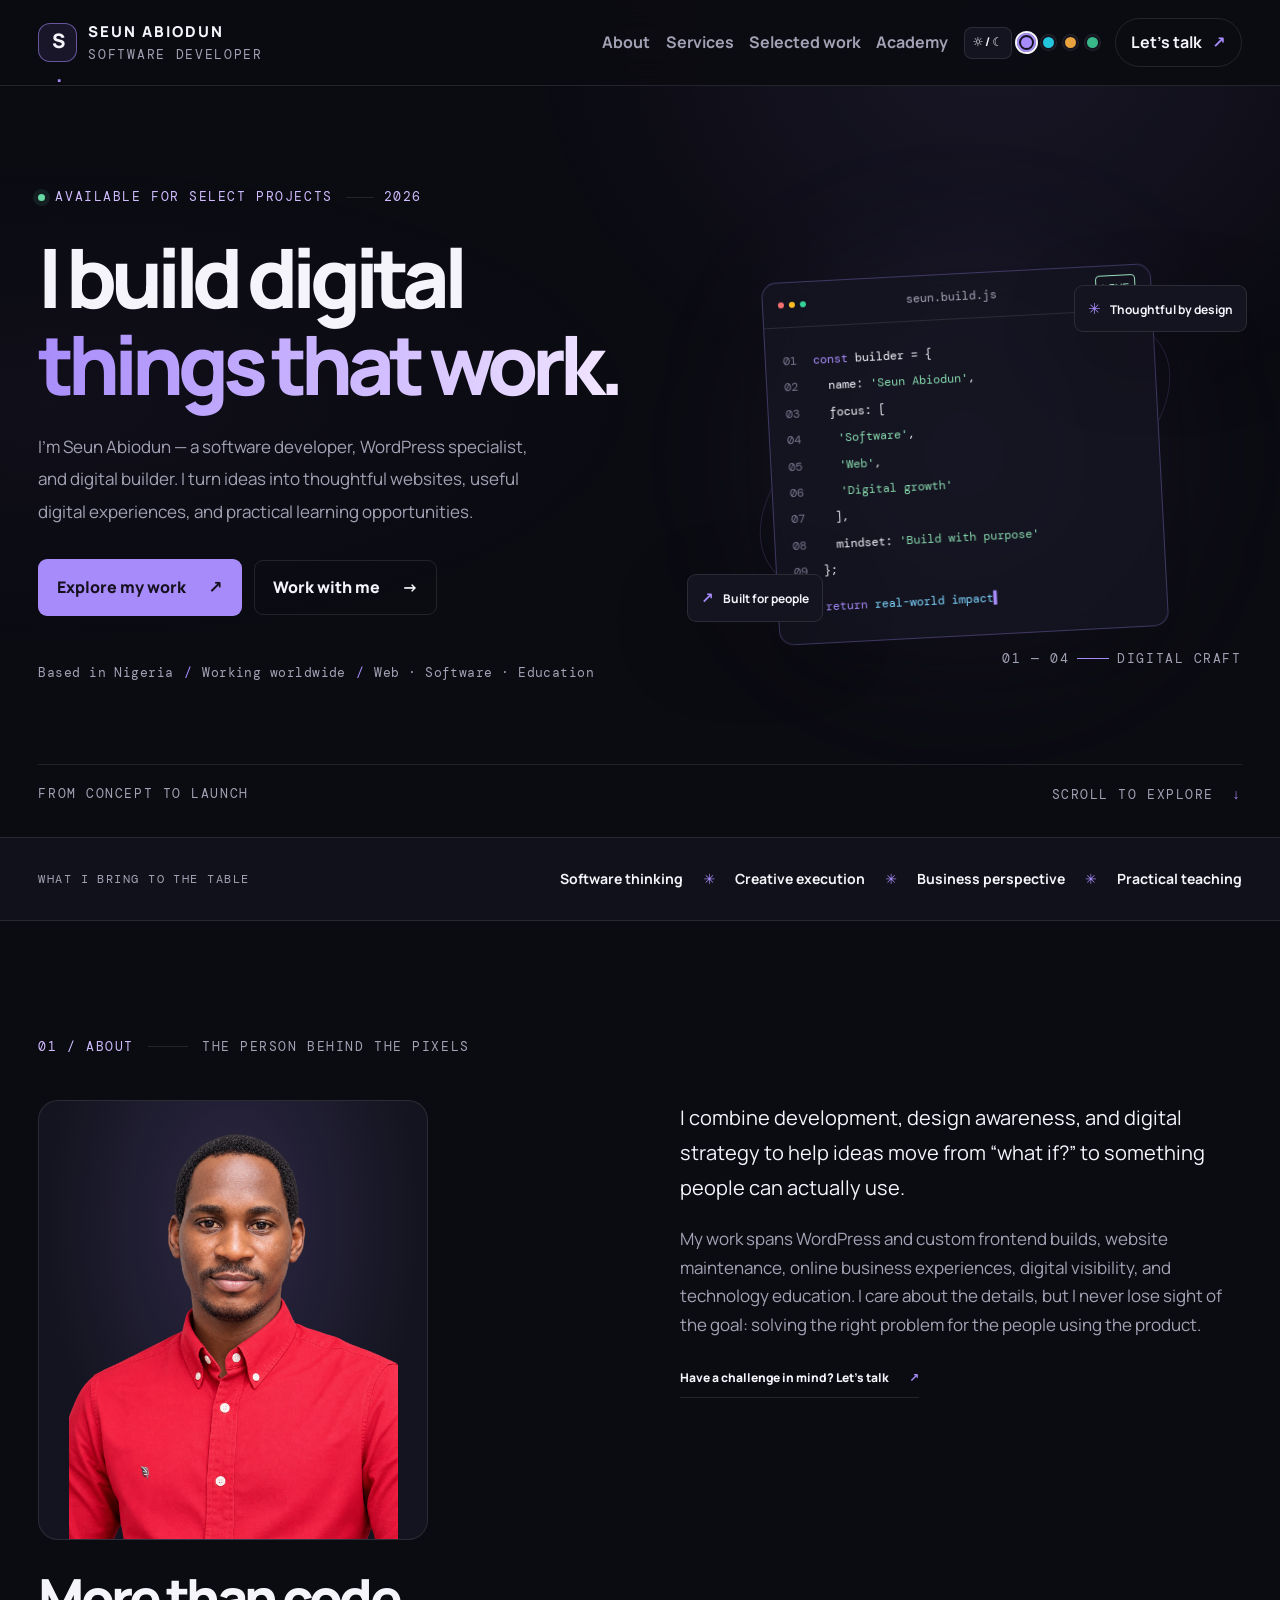
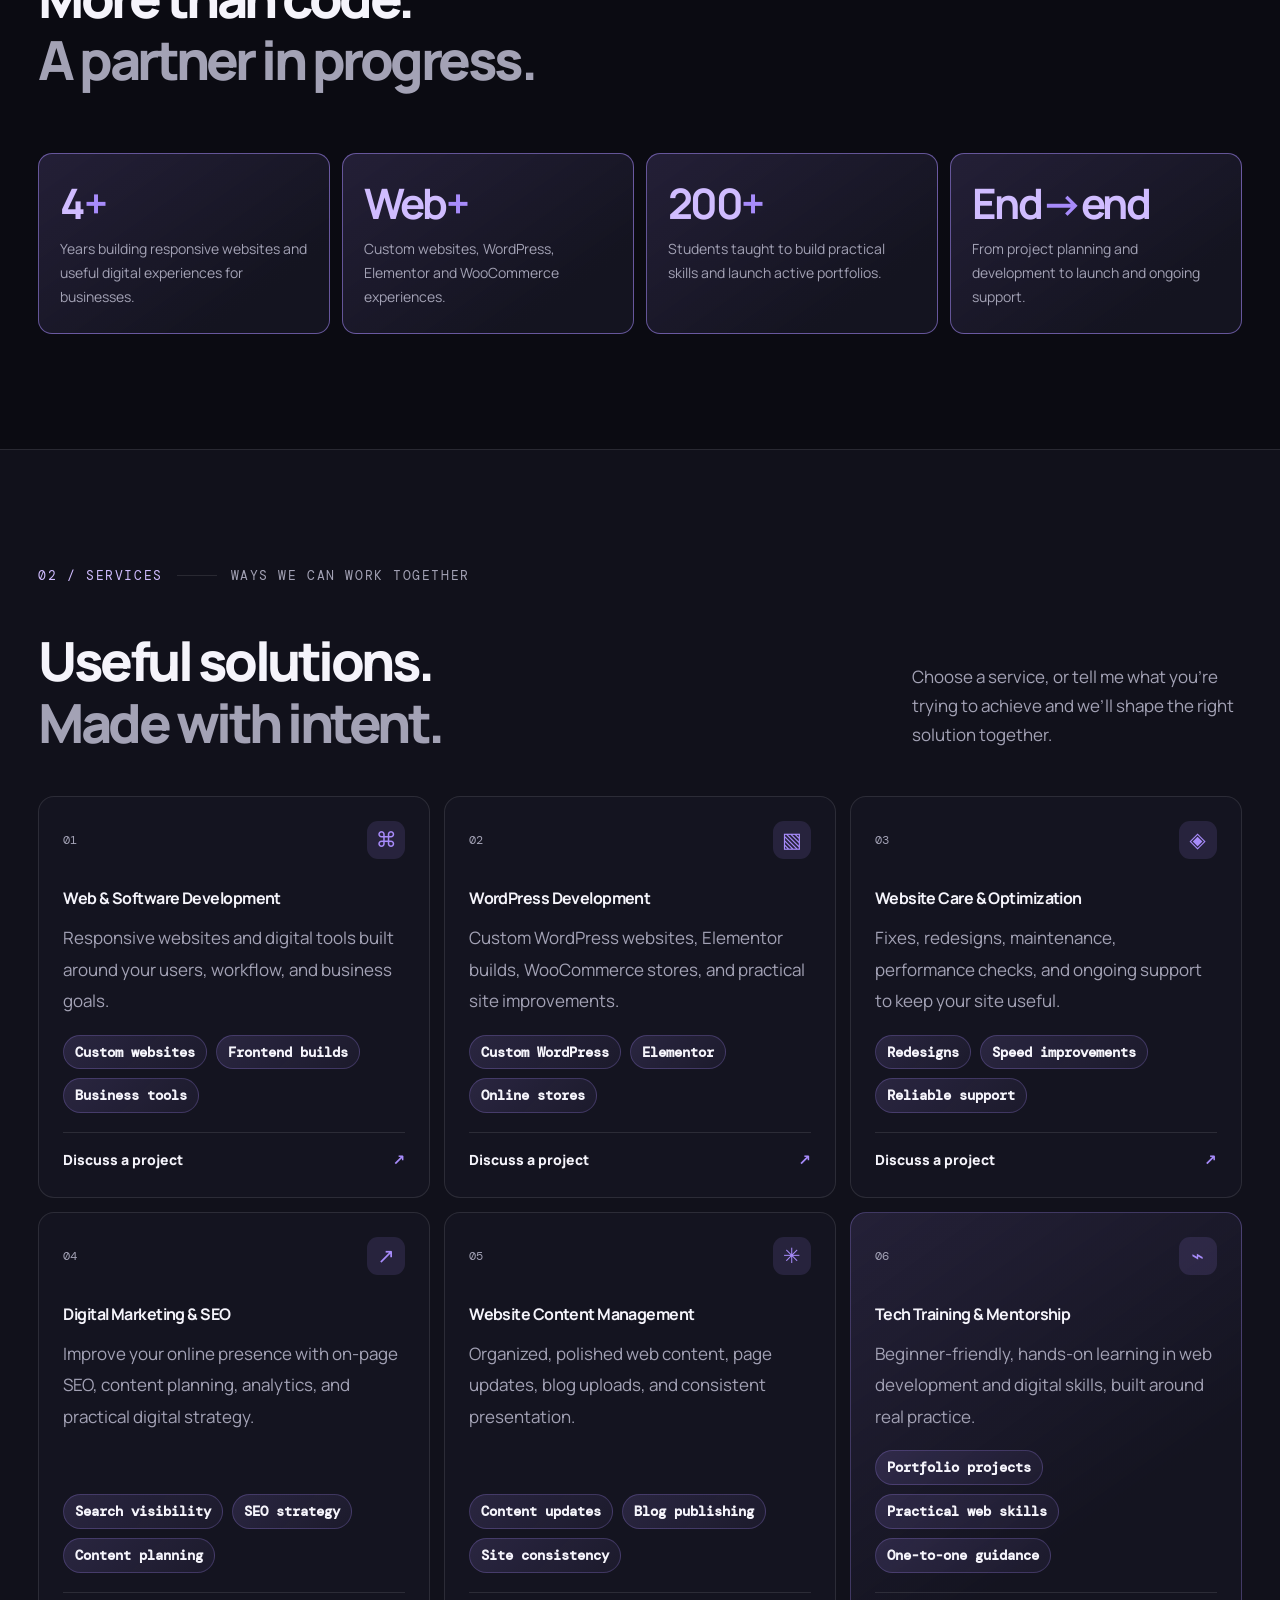
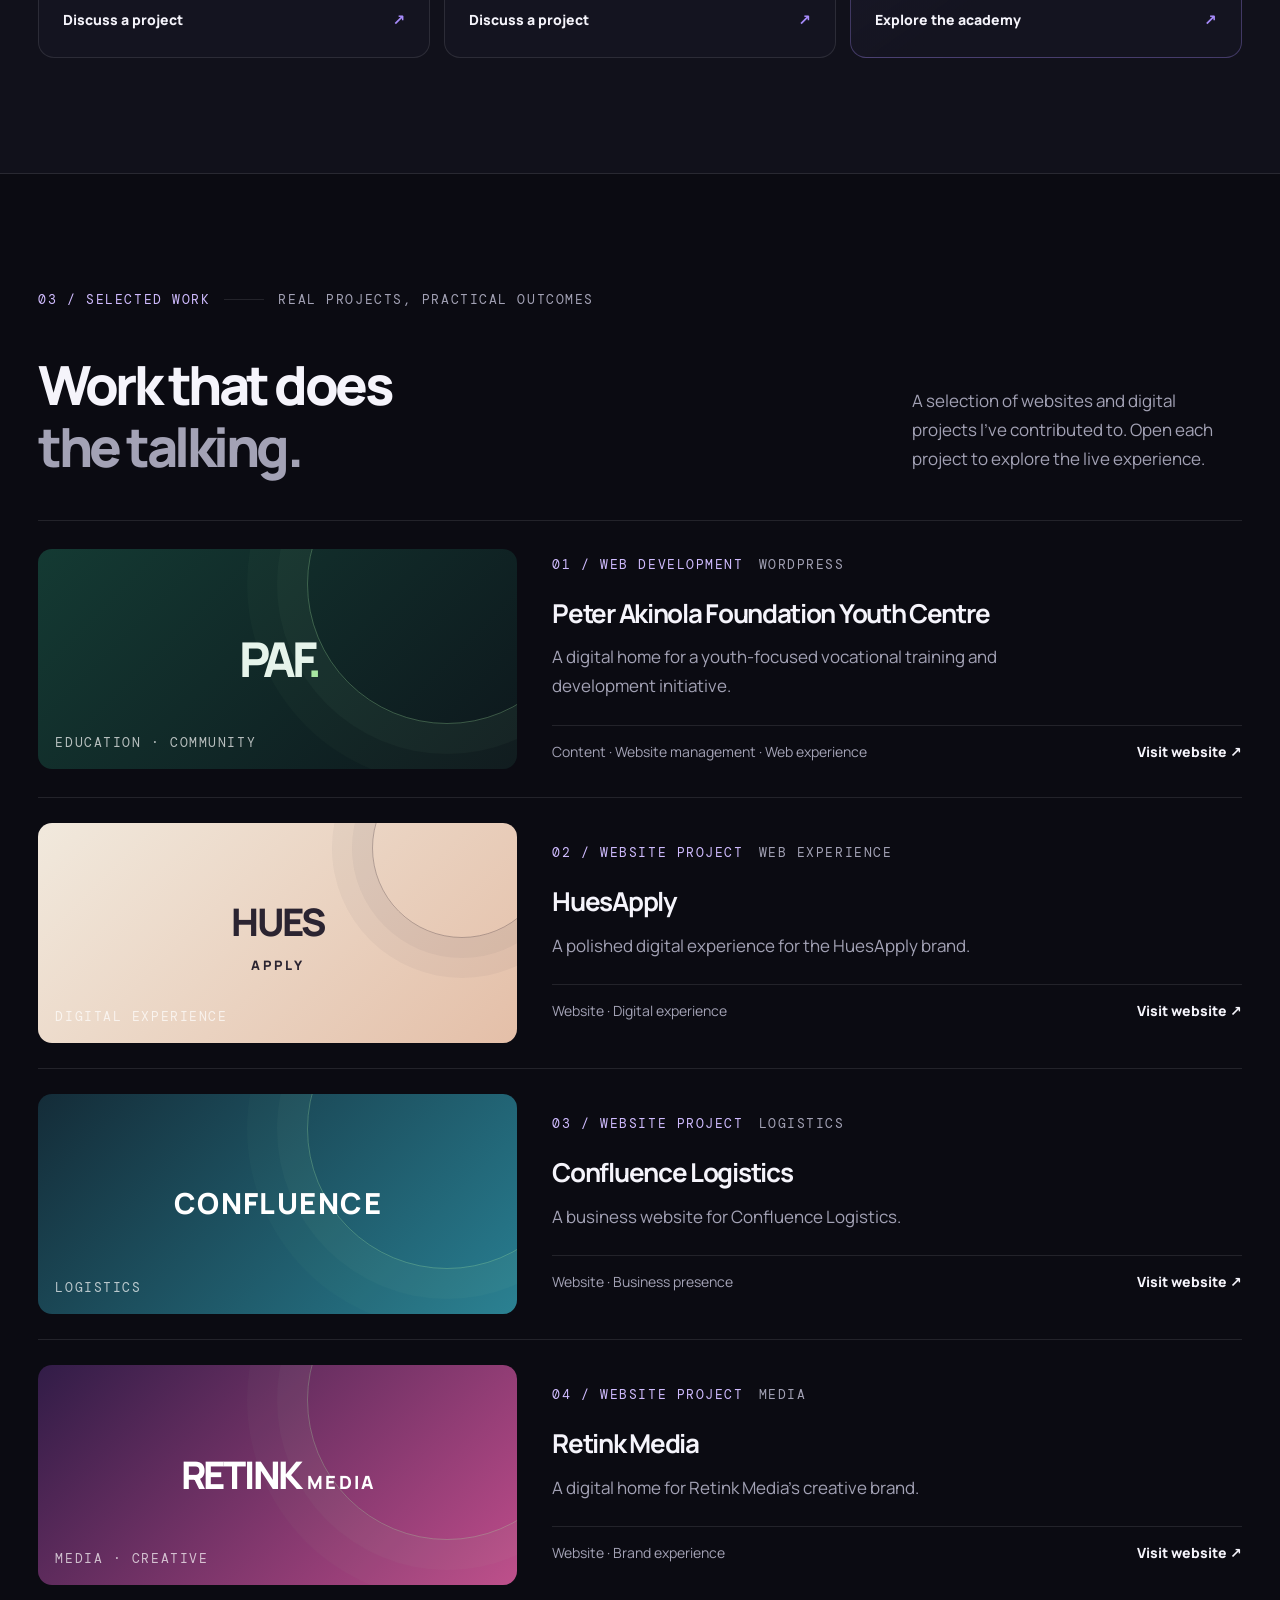
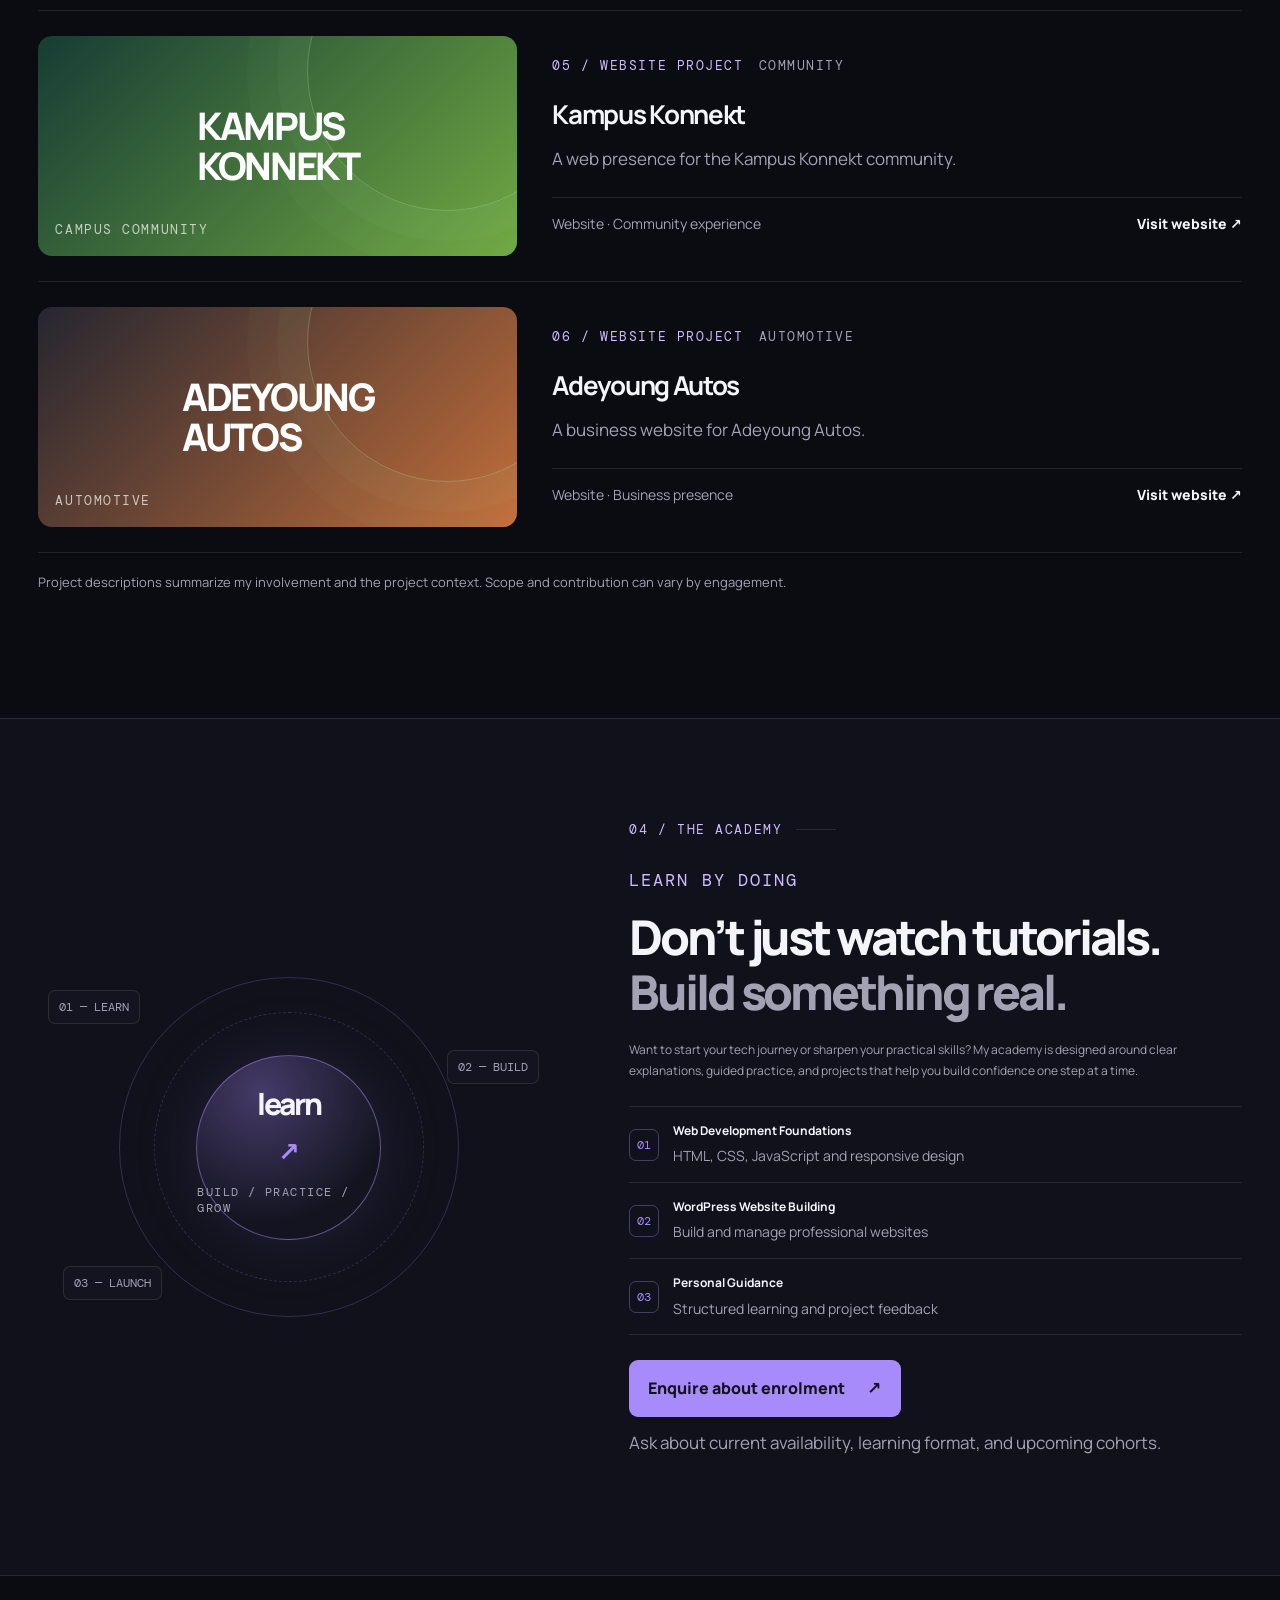
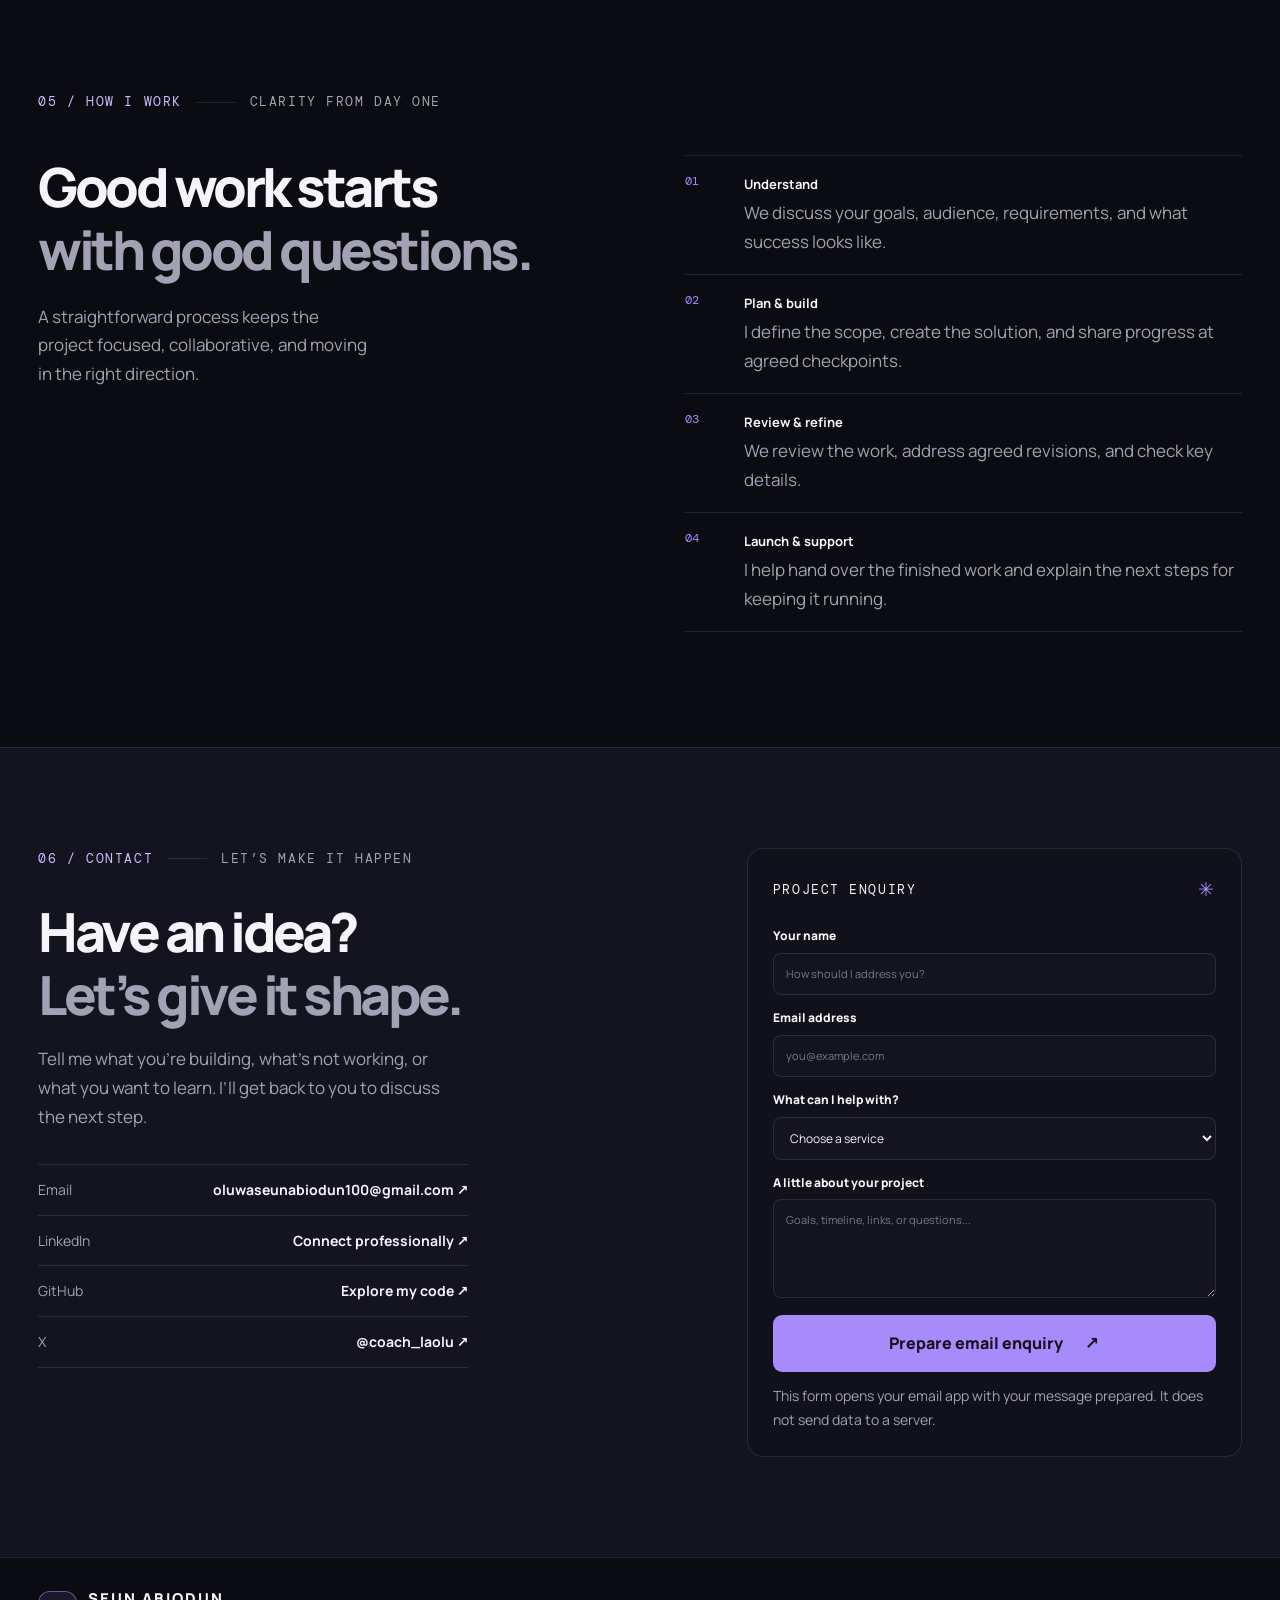
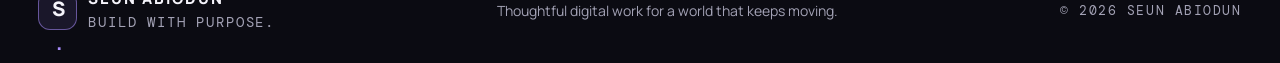
==== index.html @ 02d46684 "Add files via upload" ====
<!DOCTYPE html>
<html lang="en" data-theme="dark" data-accent="violet">
<head>
  <meta charset="utf-8">
  <meta name="viewport" content="width=device-width, initial-scale=1">
  <meta name="theme-color" content="#0b0b12">
  <meta name="description" content="Seun Abiodun is a software developer, WordPress specialist, digital marketer, and tech educator building useful digital experiences for businesses and learners.">
  <meta property="og:title" content="Seun Abiodun — Software Developer & Digital Builder">
  <meta property="og:description" content="Websites, digital experiences, and practical tech education built with care.">
  <meta property="og:type" content="website">
  <meta property="og:url" content="https://seunabbey.github.io/">
  <title>Seun Abiodun — Software Developer & Digital Builder</title>
  <link rel="preconnect" href="https://fonts.googleapis.com">
  <link rel="preconnect" href="https://fonts.gstatic.com" crossorigin>
  <link href="https://fonts.googleapis.com/css2?family=DM+Mono:wght@400;500&family=Manrope:wght@400;500;600;700;800&display=swap" rel="stylesheet">
  <link rel="stylesheet" href="styles.css">
  <script>document.documentElement.classList.add('js');</script>
</head>
<body>
  <a class="skip-link" href="#main">Skip to content</a>
  <div class="site-shell">
    <header class="site-header">
      <a class="brand" href="#home" aria-label="Seun Abiodun home">
        <span class="brand-mark">S<span>.</span></span>
        <span class="brand-name">SEUN ABIODUN<small>SOFTWARE DEVELOPER</small></span>
      </a>
      <button class="menu-toggle" id="menuToggle" aria-expanded="false" aria-controls="primaryNav" aria-label="Open navigation"><span></span><span></span></button>
      <nav class="nav" id="primaryNav" aria-label="Main navigation">
        <a href="#about">About</a><a href="#services">Services</a><a href="#work">Selected work</a><a href="#academy">Academy</a>
        <div class="theme-controls" aria-label="Theme settings">
          <button type="button" class="theme-mode" id="themeToggle" aria-label="Toggle light and dark theme">☼ / ☾</button>
          <button type="button" class="accent-choice" data-accent-choice="violet" aria-label="Violet accent" title="Violet accent"></button>
          <button type="button" class="accent-choice accent-cyan" data-accent-choice="cyan" aria-label="Cyan accent" title="Cyan accent"></button>
          <button type="button" class="accent-choice accent-amber" data-accent-choice="amber" aria-label="Amber accent" title="Amber accent"></button>
          <button type="button" class="accent-choice accent-emerald" data-accent-choice="emerald" aria-label="Emerald accent" title="Emerald accent"></button>
        </div>
        <a class="nav-cta" href="#contact">Let’s talk <span>↗</span></a>
      </nav>
    </header>

    <main id="main">
      <section class="hero section-wrap" id="home">
        <div class="hero-copy">
          <div class="eyebrow"><span class="status-dot"></span> AVAILABLE FOR SELECT PROJECTS <span class="eyebrow-line"></span> 2026</div>
          <h1>I build digital<br><span class="gradient-text">things that work.</span></h1>
          <p class="hero-intro">I’m Seun Abiodun — a software developer, WordPress specialist, and digital builder. I turn ideas into thoughtful websites, useful digital experiences, and practical learning opportunities.</p>
          <div class="hero-actions">
            <a class="button button-primary" href="#work">Explore my work <span>↗</span></a>
            <a class="button button-quiet" href="#contact">Work with me <span>→</span></a>
          </div>
          <div class="hero-meta"><span>Based in Nigeria</span><span class="meta-sep">/</span><span>Working worldwide</span><span class="meta-sep">/</span><span>Web · Software · Education</span></div>
        </div>
        <div class="hero-visual" aria-label="Abstract digital illustration">
          <div class="visual-orbit orbit-one"></div><div class="visual-orbit orbit-two"></div>
          <div class="visual-glow"></div>
          <div class="code-card">
            <div class="code-card-top"><span class="window-dots"><i></i><i></i><i></i></span><span>seun.build.js</span><span class="live-label">LIVE</span></div>
            <div class="code-content">
              <p><span class="code-muted">01</span> <span class="code-purple">const</span> builder = {</p>
              <p><span class="code-muted">02</span> &nbsp; name: <span class="code-green">'Seun Abiodun'</span>,</p>
              <p><span class="code-muted">03</span> &nbsp; focus: [</p>
              <p><span class="code-muted">04</span> &nbsp;&nbsp; <span class="code-green">'Software'</span>,</p>
              <p><span class="code-muted">05</span> &nbsp;&nbsp; <span class="code-green">'Web'</span>,</p>
              <p><span class="code-muted">06</span> &nbsp;&nbsp; <span class="code-green">'Digital growth'</span></p>
              <p><span class="code-muted">07</span> &nbsp; ],</p>
              <p><span class="code-muted">08</span> &nbsp; mindset: <span class="code-green">'Build with purpose'</span></p>
              <p><span class="code-muted">09</span> };</p>
              <p class="code-bottom"><span class="code-muted">10</span> <span class="code-purple">return</span> <span class="code-blue">real-world impact</span><span class="cursor">▍</span></p>
            </div>
          </div>
          <div class="floating-chip chip-top"><span class="chip-icon">✳</span> Thoughtful by design</div>
          <div class="floating-chip chip-bottom"><span class="chip-icon">↗</span> Built for people</div>
          <div class="visual-index">01 — 04 <span></span> DIGITAL CRAFT</div>
        </div>
        <div class="hero-bottomline"><span>FROM CONCEPT TO LAUNCH</span><span class="scroll-cue">SCROLL TO EXPLORE <b>↓</b></span></div>
      </section>

      <section class="trust-strip" aria-label="Core capabilities">
        <div class="section-wrap trust-inner"><span>WHAT I BRING TO THE TABLE</span><div class="trust-items"><span>Software thinking</span><i>✳</i><span>Creative execution</span><i>✳</i><span>Business perspective</span><i>✳</i><span>Practical teaching</span></div></div>
      </section>

      <section class="section-wrap section-block about-section" id="about">
        <div class="section-kicker"><span>01 / ABOUT</span><span class="kicker-rule"></span><span>THE PERSON BEHIND THE PIXELS</span></div>
        <div class="about-grid">
          <div class="about-profile"><img src="Seun%20Abiodun.png" alt="Seun Abiodun" width="1086" height="1448" fetchpriority="low"><h2>More than code.<br><span class="muted-heading">A partner in progress.</span></h2></div>
          <div class="about-body"><p class="large-copy">I combine development, design awareness, and digital strategy to help ideas move from “what if?” to something people can actually use.</p><p>My work spans WordPress and custom frontend builds, website maintenance, online business experiences, digital visibility, and technology education. I care about the details, but I never lose sight of the goal: solving the right problem for the people using the product.</p>
            <a class="text-link" href="#contact">Have a challenge in mind? Let’s talk <span>↗</span></a>
          </div>
        </div>
        <div class="stats-grid">
          <div class="stat-card stat-card-highlight"><strong>4<span>+</span></strong><span>Years building responsive websites and useful digital experiences for businesses.</span></div>
          <div class="stat-card stat-card-highlight"><strong>Web<span>+</span></strong><span>Custom websites, WordPress, Elementor and WooCommerce experiences.</span></div>
          <div class="stat-card stat-card-highlight"><strong>200<span>+</span></strong><span>Students taught to build practical skills and launch active portfolios.</span></div>
          <div class="stat-card stat-card-highlight"><strong>End<span>→</span>end</strong><span>From project planning and development to launch and ongoing support.</span></div>
        </div>
      </section>

      <section class="services-section" id="services">
        <div class="section-wrap section-block">
          <div class="section-kicker"><span>02 / SERVICES</span><span class="kicker-rule"></span><span>WAYS WE CAN WORK TOGETHER</span></div>
          <div class="section-heading-row"><h2>Useful solutions.<br><span class="muted-heading">Made with intent.</span></h2><p>Choose a service, or tell me what you’re trying to achieve and we’ll shape the right solution together.</p></div>
          <div class="services-grid">
            <article class="service-card"><div class="service-top"><span class="service-number">01</span><span class="service-icon">⌘</span></div><h3>Web & Software Development</h3><p>Responsive websites and digital tools built around your users, workflow, and business goals.</p><div class="tag-list"><span>Custom websites</span><span>Frontend builds</span><span>Business tools</span></div><a href="#contact" class="card-link" data-service="Web & Software Development">Discuss a project <span>↗</span></a></article>
            <article class="service-card"><div class="service-top"><span class="service-number">02</span><span class="service-icon">▧</span></div><h3>WordPress Development</h3><p>Custom WordPress websites, Elementor builds, WooCommerce stores, and practical site improvements.</p><div class="tag-list"><span>Custom WordPress</span><span>Elementor</span><span>Online stores</span></div><a href="#contact" class="card-link" data-service="WordPress Development">Discuss a project <span>↗</span></a></article>
            <article class="service-card"><div class="service-top"><span class="service-number">03</span><span class="service-icon">◈</span></div><h3>Website Care & Optimization</h3><p>Fixes, redesigns, maintenance, performance checks, and ongoing support to keep your site useful.</p><div class="tag-list"><span>Redesigns</span><span>Speed improvements</span><span>Reliable support</span></div><a href="#contact" class="card-link" data-service="Website Care & Optimization">Discuss a project <span>↗</span></a></article>
            <article class="service-card"><div class="service-top"><span class="service-number">04</span><span class="service-icon">↗</span></div><h3>Digital Marketing & SEO</h3><p>Improve your online presence with on-page SEO, content planning, analytics, and practical digital strategy.</p><div class="tag-list"><span>Search visibility</span><span>SEO strategy</span><span>Content planning</span></div><a href="#contact" class="card-link" data-service="Digital Marketing & SEO">Discuss a project <span>↗</span></a></article>
            <article class="service-card"><div class="service-top"><span class="service-number">05</span><span class="service-icon">✳</span></div><h3>Website Content Management</h3><p>Organized, polished web content, page updates, blog uploads, and consistent presentation.</p><div class="tag-list"><span>Content updates</span><span>Blog publishing</span><span>Site consistency</span></div><a href="#contact" class="card-link" data-service="Website Content Management">Discuss a project <span>↗</span></a></article>
            <article class="service-card service-card-featured"><div class="service-top"><span class="service-number">06</span><span class="service-icon">⌁</span></div><h3>Tech Training & Mentorship</h3><p>Beginner-friendly, hands-on learning in web development and digital skills, built around real practice.</p><div class="tag-list"><span>Portfolio projects</span><span>Practical web skills</span><span>One-to-one guidance</span></div><a href="#academy" class="card-link">Explore the academy <span>↗</span></a></article>
          </div>
        </div>
      </section>

      <section class="section-wrap section-block work-section" id="work">
        <div class="section-kicker"><span>03 / SELECTED WORK</span><span class="kicker-rule"></span><span>REAL PROJECTS, PRACTICAL OUTCOMES</span></div>
        <div class="section-heading-row"><h2>Work that does<br><span class="muted-heading">the talking.</span></h2><p>A selection of websites and digital projects I’ve contributed to. Open each project to explore the live experience.</p></div>
        <div class="projects-list">
          <article class="project-row"><div class="project-visual project-paf"><span class="project-symbol">PAF<span>.</span></span><span class="project-visual-caption">EDUCATION · COMMUNITY</span><div class="project-lines"></div></div><div class="project-info"><div class="project-meta"><span>01 / WEB DEVELOPMENT</span><span>WORDPRESS</span></div><h3>Peter Akinola Foundation Youth Centre</h3><p>A digital home for a youth-focused vocational training and development initiative.</p><div class="project-bottom"><span>Content · Website management · Web experience</span><a href="https://pafcentre.org/" target="_blank" rel="noopener noreferrer" aria-label="Visit PAF Centre website">Visit website ↗</a></div></div></article>
          <article class="project-row"><div class="project-visual project-hues"><span class="hues-symbol">hues<span>apply</span></span><span class="project-visual-caption">DIGITAL EXPERIENCE</span><div class="hues-shape"></div></div><div class="project-info"><div class="project-meta"><span>02 / WEBSITE PROJECT</span><span>WEB EXPERIENCE</span></div><h3>HuesApply</h3><p>A polished digital experience for the HuesApply brand.</p><div class="project-bottom"><span>Website · Digital experience</span><a href="https://huesapply.com/" target="_blank" rel="noopener noreferrer">Visit website ↗</a></div></div></article>
          <article class="project-row"><div class="project-visual project-confluence"><span class="project-wordmark">CONFLUENCE</span><span class="project-visual-caption">LOGISTICS</span><div class="project-lines"></div></div><div class="project-info"><div class="project-meta"><span>03 / WEBSITE PROJECT</span><span>LOGISTICS</span></div><h3>Confluence Logistics</h3><p>A business website for Confluence Logistics.</p><div class="project-bottom"><span>Website · Business presence</span><a href="https://confluencelogistics.com/" target="_blank" rel="noopener noreferrer">Visit website ↗</a></div></div></article>
          <article class="project-row"><div class="project-visual project-retink"><span class="project-wordmark">RETINK<span> MEDIA</span></span><span class="project-visual-caption">MEDIA · CREATIVE</span><div class="project-lines"></div></div><div class="project-info"><div class="project-meta"><span>04 / WEBSITE PROJECT</span><span>MEDIA</span></div><h3>Retink Media</h3><p>A digital home for Retink Media’s creative brand.</p><div class="project-bottom"><span>Website · Brand experience</span><a href="https://retinkmedia.com/" target="_blank" rel="noopener noreferrer">Visit website ↗</a></div></div></article>
          <article class="project-row"><div class="project-visual project-kampus"><span class="project-wordmark">KAMPUS<br>KONNEKT</span><span class="project-visual-caption">CAMPUS COMMUNITY</span><div class="project-lines"></div></div><div class="project-info"><div class="project-meta"><span>05 / WEBSITE PROJECT</span><span>COMMUNITY</span></div><h3>Kampus Konnekt</h3><p>A web presence for the Kampus Konnekt community.</p><div class="project-bottom"><span>Website · Community experience</span><a href="https://kampuskonnekt49.com/" target="_blank" rel="noopener noreferrer">Visit website ↗</a></div></div></article>
          <article class="project-row"><div class="project-visual project-adeyoung"><span class="project-wordmark">ADEYOUNG<br>AUTOS</span><span class="project-visual-caption">AUTOMOTIVE</span><div class="project-lines"></div></div><div class="project-info"><div class="project-meta"><span>06 / WEBSITE PROJECT</span><span>AUTOMOTIVE</span></div><h3>Adeyoung Autos</h3><p>A business website for Adeyoung Autos.</p><div class="project-bottom"><span>Website · Business presence</span><a href="https://adeyoungautos.com/" target="_blank" rel="noopener noreferrer">Visit website ↗</a></div></div></article>
        </div>
        <div class="work-footnote">Project descriptions summarize my involvement and the project context. Scope and contribution can vary by engagement.</div>
      </section>

      <section class="academy-section" id="academy">
        <div class="section-wrap academy-grid">
          <div class="academy-art" aria-hidden="true"><div class="academy-ring ring-a"></div><div class="academy-ring ring-b"></div><div class="academy-core"><span>learn</span><strong>↗</strong><small>BUILD / PRACTICE / GROW</small></div><span class="academy-float float-one">01 — LEARN</span><span class="academy-float float-two">02 — BUILD</span><span class="academy-float float-three">03 — LAUNCH</span></div>
          <div class="academy-copy"><div class="section-kicker"><span>04 / THE ACADEMY</span><span class="kicker-rule"></span></div><p class="mini-label">LEARN BY DOING</p><h2>Don’t just watch tutorials.<br><span class="muted-heading">Build something real.</span></h2><p>Want to start your tech journey or sharpen your practical skills? My academy is designed around clear explanations, guided practice, and projects that help you build confidence one step at a time.</p><div class="academy-offers"><div><span class="offer-icon">01</span><span><strong>Web Development Foundations</strong><small>HTML, CSS, JavaScript and responsive design</small></span></div><div><span class="offer-icon">02</span><span><strong>WordPress Website Building</strong><small>Build and manage professional websites</small></span></div><div><span class="offer-icon">03</span><span><strong>Personal Guidance</strong><small>Structured learning and project feedback</small></span></div></div><a class="button button-primary" href="#contact" data-interest="Academy enrolment">Enquire about enrolment <span>↗</span></a><p class="small-note">Ask about current availability, learning format, and upcoming cohorts.</p></div>
        </div>
      </section>

      <section class="section-wrap section-block process-section">
        <div class="section-kicker"><span>05 / HOW I WORK</span><span class="kicker-rule"></span><span>CLARITY FROM DAY ONE</span></div>
        <div class="process-grid"><div><h2>Good work starts<br><span class="muted-heading">with good questions.</span></h2><p class="process-intro">A straightforward process keeps the project focused, collaborative, and moving in the right direction.</p></div><div class="process-steps"><div><span>01</span><section><h3>Understand</h3><p>We discuss your goals, audience, requirements, and what success looks like.</p></section></div><div><span>02</span><section><h3>Plan & build</h3><p>I define the scope, create the solution, and share progress at agreed checkpoints.</p></section></div><div><span>03</span><section><h3>Review & refine</h3><p>We review the work, address agreed revisions, and check key details.</p></section></div><div><span>04</span><section><h3>Launch & support</h3><p>I help hand over the finished work and explain the next steps for keeping it running.</p></section></div></div></div>
      </section>

      <section class="contact-section" id="contact">
        <div class="section-wrap contact-grid"><div><div class="section-kicker"><span>06 / CONTACT</span><span class="kicker-rule"></span><span>LET’S MAKE IT HAPPEN</span></div><h2>Have an idea?<br><span class="muted-heading">Let’s give it shape.</span></h2><p class="contact-intro">Tell me what you’re building, what’s not working, or what you want to learn. I’ll get back to you to discuss the next step.</p><div class="contact-links"><a href="mailto:oluwaseunabiodun100@gmail.com"><span>Email</span><strong>oluwaseunabiodun100@gmail.com ↗</strong></a><a href="https://www.linkedin.com/in/oluwaseun-oladipupo-abiodun/" target="_blank" rel="noopener noreferrer"><span>LinkedIn</span><strong>Connect professionally ↗</strong></a><a href="https://github.com/seunabbey" target="_blank" rel="noopener noreferrer"><span>GitHub</span><strong>Explore my code ↗</strong></a><a href="https://x.com/coach_laolu" target="_blank" rel="noopener noreferrer"><span>X</span><strong>@coach_laolu ↗</strong></a></div></div>
          <form class="contact-form" id="contactForm">
            <div class="form-heading"><span>PROJECT ENQUIRY</span><span class="form-asterisk">✳</span></div>
            <label for="name">Your name</label><input id="name" name="name" type="text" placeholder="How should I address you?" required>
            <label for="email">Email address</label><input id="email" name="email" type="email" placeholder="you@example.com" required>
            <label for="interest">What can I help with?</label><select id="interest" name="interest" required><option value="">Choose a service</option><option>Web & Software Development</option><option>WordPress Development</option><option>Website Redesign / Maintenance</option><option>Digital Marketing & SEO</option><option>Website Content Management</option><option>Academy enrolment</option><option>Something else</option></select>
            <label for="message">A little about your project</label><textarea id="message" name="message" rows="4" placeholder="Goals, timeline, links, or questions..." required></textarea>
            <button class="button button-primary form-submit" type="submit">Prepare email enquiry <span>↗</span></button>
            <p class="form-note" id="formNote">This form opens your email app with your message prepared. It does not send data to a server.</p>
          </form>
        </div>
      </section>
    </main>

    <footer class="site-footer"><div class="section-wrap footer-inner"><a class="brand footer-brand" href="#home"><span class="brand-mark">S<span>.</span></span><span class="brand-name">SEUN ABIODUN<small>BUILD WITH PURPOSE.</small></span></a><p>Thoughtful digital work for a world that keeps moving.</p><div class="footer-right"><span class="copyright">© <span id="year"></span> SEUN ABIODUN</span></div></div></footer>
  </div>
  <button class="back-to-top" id="backToTop" type="button" aria-label="Back to top" title="Back to top" hidden>↑</button>
  <script src="script.js"></script>
</body>
</html>
---- styles.css ----
/* Seun Abiodun portfolio — lightweight, responsive, no framework */
:root{color-scheme:dark;--bg:#0b0b12;--bg-soft:#11111b;--panel:#141420;--panel-2:#191927;--text:#f5f4fb;--muted:#a3a2b5;--line:rgba(255,255,255,.1);--accent:#a78bfa;--accent-2:#d0bcff;--accent-rgb:167,139,250;--green:#9ee6c0;--shadow:0 24px 80px rgba(0,0,0,.22);--radius:22px;--max:1180px}
:root[data-theme="light"]{color-scheme:light;--bg:#f7f7fb;--bg-soft:#efeff6;--panel:#fff;--panel-2:#f3f2fa;--text:#171622;--muted:#68677b;--line:rgba(23,22,34,.12);--accent:#6d45db;--accent-2:#8c68f0;--accent-rgb:109,69,219;--green:#137a52;--shadow:0 24px 80px rgba(36,25,72,.08)}
:root[data-accent="cyan"]{--accent:#67e8f9;--accent-2:#a5f3fc;--accent-rgb:103,232,249}
:root[data-theme="light"][data-accent="cyan"]{--accent:#087e9b;--accent-2:#0b9fba;--accent-rgb:8,126,155}
:root[data-accent="amber"]{--accent:#fbbf64;--accent-2:#ffdda3;--accent-rgb:251,191,100}
:root[data-theme="light"][data-accent="amber"]{--accent:#a45a08;--accent-2:#c77717;--accent-rgb:164,90,8}
:root[data-accent="emerald"]{--accent:#6ee7b7;--accent-2:#a7f3d0;--accent-rgb:110,231,183}
:root[data-theme="light"][data-accent="emerald"]{--accent:#087c58;--accent-2:#0a9b70;--accent-rgb:8,124,88}
*{box-sizing:border-box}html{scroll-behavior:smooth;scroll-padding-top:90px}body{margin:0;background:var(--bg);color:var(--text);font-family:Manrope,system-ui,-apple-system,BlinkMacSystemFont,"Segoe UI",sans-serif;font-size:15px;line-height:1.7;transition:background .25s,color .25s}body:before{content:"";position:fixed;inset:0;pointer-events:none;z-index:-1;background:radial-gradient(ellipse at 78% 4%,rgba(var(--accent-rgb),.09),transparent 33%),radial-gradient(ellipse at 4% 45%,rgba(var(--accent-rgb),.035),transparent 35%)}a{color:inherit;text-decoration:none}button,input,textarea,select{font:inherit}button,a{-webkit-tap-highlight-color:transparent}button:focus-visible,a:focus-visible,input:focus-visible,textarea:focus-visible,select:focus-visible{outline:2px solid var(--accent);outline-offset:4px}.site-shell{overflow:hidden}.section-wrap{width:min(var(--max),calc(100% - 48px));margin-inline:auto}.site-header{height:86px;width:min(var(--max),calc(100% - 48px));margin:auto;display:flex;align-items:center;justify-content:space-between;border-bottom:1px solid var(--line);position:relative;z-index:10}.brand{display:inline-flex;align-items:center;gap:11px}.brand-mark{display:grid;place-items:center;width:39px;height:39px;border:1px solid rgba(var(--accent-rgb),.55);border-radius:12px;font-weight:800;font-size:20px;letter-spacing:-2px;background:rgba(var(--accent-rgb),.1)}.brand-mark span{color:var(--accent)}.brand-name{font-size:11px;letter-spacing:.13em;font-weight:800;line-height:1.35}.brand-name small{display:block;color:var(--muted);font-family:"DM Mono",monospace;font-size:8px;letter-spacing:.13em;margin-top:4px;font-weight:400}.nav{display:flex;align-items:center;gap:30px;font-size:12px;color:var(--muted);font-weight:700}.nav a{transition:color .2s}.nav a:hover{color:var(--text)}.nav .nav-cta{color:var(--text);border:1px solid var(--line);padding:10px 15px;border-radius:999px}.nav-cta span{color:var(--accent);padding-left:7px}.menu-toggle{display:none}.hero{min-height:660px;padding-top:100px;padding-bottom:30px;display:grid;grid-template-columns:1.05fr .95fr;gap:40px;align-items:center;position:relative}.hero-copy{padding-bottom:40px}.eyebrow,.section-kicker,.mini-label,.project-meta,.project-visual-caption,.hero-bottomline,.visual-index,.form-heading,.theme-controls>span,.copyright{font-family:"DM Mono",monospace;font-size:9px;letter-spacing:.12em;color:var(--muted)}.eyebrow{display:flex;align-items:center;gap:10px;color:var(--accent-2)}.status-dot{width:7px;height:7px;border-radius:50%;background:#66d9a5;box-shadow:0 0 0 5px rgba(102,217,165,.1)}.eyebrow-line{width:28px;height:1px;background:var(--line);margin-left:3px}.hero h1{font-size:clamp(48px,6.6vw,82px);line-height:1.06;letter-spacing:-.075em;margin:26px 0 23px;font-weight:800}.gradient-text{background:linear-gradient(100deg,var(--accent),var(--accent-2) 58%,#f3e8ff);background-clip:text;-webkit-background-clip:text;color:transparent}.hero-intro{max-width:520px;color:var(--muted);font-size:15px;line-height:1.9}.hero-actions{display:flex;gap:12px;align-items:center;margin-top:31px;flex-wrap:wrap}.button{display:inline-flex;align-items:center;justify-content:center;gap:22px;border:1px solid transparent;padding:13px 18px;border-radius:9px;font-weight:800;font-size:12px;cursor:pointer;transition:transform .2s,background .2s,border-color .2s}.button:hover{transform:translateY(-2px)}.button-primary{background:var(--accent);color:#15111f}.button-primary:hover{background:var(--accent-2)}.button-primary span{font-size:17px}.button-quiet{border-color:var(--line);color:var(--text)}.button-quiet:hover{border-color:var(--accent)}.hero-meta{display:flex;gap:10px;flex-wrap:wrap;margin-top:46px;color:var(--muted);font-family:"DM Mono",monospace;font-size:9px;letter-spacing:.035em}.meta-sep{color:var(--accent)}.hero-visual{height:440px;position:relative;display:grid;place-items:center;isolation:isolate}.visual-glow{position:absolute;width:280px;height:280px;background:rgba(var(--accent-rgb),.2);filter:blur(90px);border-radius:50%;z-index:-2}.visual-orbit{position:absolute;border:1px solid rgba(var(--accent-rgb),.18);border-radius:50%;transform:rotate(-28deg)}.orbit-one{width:450px;height:220px}.orbit-two{width:390px;height:320px;transform:rotate(35deg)}.code-card{width:min(100%,390px);border:1px solid rgba(var(--accent-rgb),.3);border-radius:15px;overflow:hidden;background:color-mix(in srgb,var(--panel) 88%,transparent);box-shadow:0 35px 90px rgba(0,0,0,.25);transform:rotate(-3deg);backdrop-filter:blur(12px)}.code-card-top{height:45px;padding:0 15px;display:flex;align-items:center;justify-content:space-between;border-bottom:1px solid var(--line);font-family:"DM Mono",monospace;font-size:10px;color:var(--muted)}.window-dots{display:flex;gap:5px}.window-dots i{width:6px;height:6px;border-radius:50%;background:var(--line)}.window-dots i:first-child{background:#f87171}.window-dots i:nth-child(2){background:#fbbf24}.window-dots i:nth-child(3){background:#34d399}.live-label{font-size:8px;color:var(--green);border:1px solid currentColor;padding:2px 5px;border-radius:4px}.code-content{padding:20px 17px 23px;font:11px/2.2 "DM Mono",monospace;white-space:nowrap}.code-content p{margin:0}.code-muted{color:#77758d;display:inline-block;width:23px}.code-purple{color:var(--accent)}.code-green{color:#85d7aa}.code-blue{color:#7dd3fc}.code-bottom{padding-top:9px!important}.cursor{color:var(--accent);animation:blink 1s step-end infinite}@keyframes blink{50%{opacity:0}}.floating-chip{position:absolute;padding:10px 13px;border:1px solid var(--line);border-radius:9px;background:var(--panel);font-size:10px;font-weight:700;box-shadow:var(--shadow)}.chip-icon{color:var(--accent);font-size:15px;margin-right:7px}.chip-top{top:50px;right:-5px}.chip-bottom{bottom:53px;left:-2px}.visual-index{position:absolute;right:0;bottom:5px;display:flex;align-items:center;gap:8px}.visual-index span{display:inline-block;width:32px;height:1px;background:var(--accent)}.hero-bottomline{grid-column:1/-1;display:flex;justify-content:space-between;border-top:1px solid var(--line);padding-top:18px;font-size:8px}.scroll-cue b{font-size:14px;color:var(--accent);padding-left:8px}.trust-strip{border-block:1px solid var(--line);background:var(--bg-soft)}.trust-inner{min-height:82px;display:flex;align-items:center;justify-content:space-between;gap:24px}.trust-inner>span{font:9px "DM Mono",monospace;letter-spacing:.12em;color:var(--muted);white-space:nowrap}.trust-items{display:flex;align-items:center;gap:20px;color:var(--text);font-size:11px;font-weight:700;flex-wrap:wrap}.trust-items i{color:var(--accent);font-style:normal}.section-block{padding-top:115px;padding-bottom:115px}.section-kicker{display:flex;align-items:center;gap:14px;margin-bottom:42px}.section-kicker>span:first-child{color:var(--accent-2)}.kicker-rule{width:40px;height:1px;background:var(--line)}.about-grid{display:grid;grid-template-columns:1fr 1fr;gap:80px}.about-grid h2,.section-heading-row h2,.process-grid h2,.academy-copy h2,.contact-grid h2{font-size:clamp(34px,4.5vw,54px);line-height:1.16;letter-spacing:-.065em;margin:0;font-weight:800}.muted-heading{color:var(--muted)}.about-body p{color:var(--muted);margin:0 0 20px;font-size:13px}.about-body .large-copy{font-size:18px;color:var(--text);line-height:1.75}.text-link{display:inline-flex;gap:20px;align-items:center;margin-top:8px;font-size:12px;font-weight:800;border-bottom:1px solid var(--line);padding-bottom:8px}.text-link span{color:var(--accent)}.stats-grid{display:grid;grid-template-columns:repeat(4,1fr);gap:12px;margin-top:62px}.stat-card{padding:24px 21px;border:1px solid var(--line);border-radius:14px;background:var(--panel)}.stat-card strong{display:block;font-size:28px;letter-spacing:-.06em;line-height:1.2;margin-bottom:9px}.stat-card strong span{color:var(--accent)}.stat-card>span{display:block;color:var(--muted);font-size:10px}.services-section{background:var(--bg-soft);border-block:1px solid var(--line)}.section-heading-row{display:flex;justify-content:space-between;align-items:end;gap:35px;margin-bottom:42px}.section-heading-row>p{max-width:330px;color:var(--muted);font-size:12px;margin:0 0 4px}.services-grid{display:grid;grid-template-columns:repeat(3,1fr);gap:14px}.service-card{background:var(--panel);border:1px solid var(--line);border-radius:16px;padding:24px;min-height:270px;display:flex;flex-direction:column;transition:transform .2s,border-color .2s}.service-card:hover{transform:translateY(-4px);border-color:rgba(var(--accent-rgb),.5)}.service-card-featured{background:linear-gradient(145deg,rgba(var(--accent-rgb),.13),var(--panel) 68%);border-color:rgba(var(--accent-rgb),.3)}.service-top{display:flex;align-items:center;justify-content:space-between;margin-bottom:26px}.service-number{font:10px "DM Mono",monospace;color:var(--muted)}.service-icon{display:grid;place-items:center;width:38px;height:38px;border-radius:11px;background:rgba(var(--accent-rgb),.13);color:var(--accent);font-size:21px}.service-card h3{font-size:16px;letter-spacing:-.035em;margin:0 0 10px}.service-card p{font-size:11px;color:var(--muted);line-height:1.85;margin:0 0 18px}.tag-list{display:flex;gap:6px;flex-wrap:wrap;margin-top:auto;margin-bottom:19px}.tag-list span{font:8px "DM Mono",monospace;color:var(--muted);border:1px solid var(--line);border-radius:5px;padding:4px 6px}.card-link{display:flex;justify-content:space-between;align-items:center;border-top:1px solid var(--line);padding-top:14px;font-size:10px;font-weight:800}.card-link span{color:var(--accent);font-size:15px}.work-section{padding-bottom:125px}.projects-list{border-top:1px solid var(--line)}.project-row{display:grid;grid-template-columns:.82fr 1.18fr;gap:35px;padding:25px 0;border-bottom:1px solid var(--line);align-items:center}.project-visual{height:220px;border-radius:14px;position:relative;overflow:hidden;display:flex;align-items:center;justify-content:center;isolation:isolate}.project-paf{background:linear-gradient(135deg,#143a33,#0d171c)}.project-plug{background:linear-gradient(135deg,#17133b,#3e1f73)}.project-hues{background:linear-gradient(135deg,#f1e9dd,#e4bfa8)}.project-symbol{font-size:48px;font-weight:800;letter-spacing:-.09em;color:#e6f4eb;z-index:1}.project-symbol span{color:#a7e6a1}.project-visual-caption{position:absolute;left:17px;bottom:15px;color:rgba(255,255,255,.7);font-size:8px}.project-lines{position:absolute;width:280px;height:280px;border:1px solid rgba(167,230,161,.3);border-radius:50%;right:-70px;top:-105px;box-shadow:0 0 0 30px rgba(167,230,161,.035),0 0 0 60px rgba(167,230,161,.025)}.plug-symbol{font-size:40px;font-weight:800;color:white;letter-spacing:-.07em;z-index:1}.plug-symbol span{color:#c7a8ff}.project-grid-shapes{position:absolute;width:220px;height:220px;right:-30px;bottom:-120px;transform:rotate(35deg);border:1px solid rgba(255,255,255,.3);box-shadow:0 0 0 20px rgba(255,255,255,.04),0 0 0 40px rgba(255,255,255,.04)}.hues-symbol{font-size:38px;font-weight:800;letter-spacing:-.07em;color:#2b2431;z-index:1}.hues-symbol span{display:block;font-size:13px;letter-spacing:.22em;text-align:center;text-transform:uppercase}.hues-shape{position:absolute;width:180px;height:180px;border-radius:50%;border:1px solid rgba(43,36,49,.3);right:-35px;top:-65px;box-shadow:0 0 0 20px rgba(43,36,49,.04),0 0 0 40px rgba(43,36,49,.04)}.project-info{padding:8px 0}.project-meta{display:flex;gap:15px;flex-wrap:wrap;font-size:8px}.project-meta span:first-child{color:var(--accent-2)}.project-info h3{font-size:24px;letter-spacing:-.05em;margin:15px 0 8px}.project-info>p{font-size:12px;color:var(--muted);max-width:500px;margin:0 0 24px}.project-bottom{display:flex;align-items:center;justify-content:space-between;gap:12px;border-top:1px solid var(--line);padding-top:14px;font-size:9px;color:var(--muted)}.project-bottom a{color:var(--text);font-weight:800;white-space:nowrap}.project-bottom a:hover{color:var(--accent)}.work-footnote{color:var(--muted);font-size:10px;margin-top:18px}.academy-section{background:var(--bg-soft);border-block:1px solid var(--line)}.academy-grid{display:grid;grid-template-columns:.9fr 1.1fr;gap:90px;align-items:center;padding-top:100px;padding-bottom:100px}.academy-art{min-height:390px;position:relative;display:grid;place-items:center;isolation:isolate}.academy-ring{position:absolute;border:1px solid rgba(var(--accent-rgb),.23);border-radius:50%}.ring-a{width:340px;height:340px}.ring-b{width:270px;height:270px;border-style:dashed;animation:rotate 35s linear infinite}@keyframes rotate{to{transform:rotate(360deg)}}.academy-core{width:185px;height:185px;border-radius:50%;display:flex;flex-direction:column;align-items:center;justify-content:center;background:radial-gradient(circle at 35% 20%,rgba(var(--accent-rgb),.35),var(--panel) 70%);border:1px solid rgba(var(--accent-rgb),.5);box-shadow:0 0 70px rgba(var(--accent-rgb),.13)}.academy-core span{font-size:30px;font-weight:800;letter-spacing:-.07em}.academy-core strong{color:var(--accent);font-size:26px}.academy-core small{font:8px "DM Mono",monospace;color:var(--muted);letter-spacing:.12em;margin-top:10px}.academy-float{position:absolute;background:var(--panel);border:1px solid var(--line);border-radius:7px;padding:8px 10px;font:8px "DM Mono",monospace;color:var(--muted)}.float-one{top:38px;left:10px}.float-two{top:98px;right:0}.float-three{bottom:42px;left:25px}.academy-copy .section-kicker{margin-bottom:25px}.mini-label{color:var(--accent-2);margin:0 0 14px}.academy-copy h2{font-size:clamp(32px,4vw,48px)}.academy-copy>p:not(.mini-label):not(.small-note){font-size:12px;color:var(--muted);margin:20px 0 25px}.academy-offers{border-top:1px solid var(--line);margin-bottom:25px}.academy-offers>div{display:flex;gap:14px;align-items:center;padding:14px 0;border-bottom:1px solid var(--line)}.offer-icon{font:10px "DM Mono",monospace;color:var(--accent);border:1px solid rgba(var(--accent-rgb),.35);border-radius:7px;padding:7px}.academy-offers strong,.academy-offers small{display:block}.academy-offers strong{font-size:11px}.academy-offers small{font-size:10px;color:var(--muted);margin-top:3px}.small-note{font-size:9px;color:var(--muted);margin-top:12px}.process-grid{display:grid;grid-template-columns:1fr 1fr;gap:90px}.process-intro{max-width:330px;font-size:12px;color:var(--muted);margin-top:22px}.process-steps>div{display:grid;grid-template-columns:45px 1fr;gap:14px;padding:17px 0;border-bottom:1px solid var(--line)}.process-steps>div:first-child{border-top:1px solid var(--line)}.process-steps>div>span{font:10px "DM Mono",monospace;color:var(--accent)}.process-steps h3{font-size:13px;margin:0 0 4px}.process-steps p{font-size:11px;color:var(--muted);margin:0}.contact-section{background:var(--panel);border-top:1px solid var(--line)}.contact-grid{padding-top:100px;padding-bottom:100px;display:grid;grid-template-columns:1fr .8fr;gap:90px}.contact-grid .section-kicker{margin-bottom:30px}.contact-intro{font-size:13px;color:var(--muted);max-width:420px;margin:20px 0 32px}.contact-links{max-width:430px;border-top:1px solid var(--line)}.contact-links a{display:flex;justify-content:space-between;gap:15px;align-items:center;padding:13px 0;border-bottom:1px solid var(--line);font-size:10px}.contact-links a span{color:var(--muted)}.contact-links a strong{font-size:10px}.contact-links a:hover strong{color:var(--accent)}.contact-form{background:var(--bg-soft);border:1px solid var(--line);border-radius:16px;padding:25px;align-self:start}.form-heading{display:flex;justify-content:space-between;align-items:center;margin-bottom:20px;color:var(--text)}.form-asterisk{color:var(--accent);font-size:19px}.contact-form label{display:block;font-size:10px;font-weight:800;margin:13px 0 6px}.contact-form input,.contact-form textarea,.contact-form select{display:block;width:100%;background:var(--panel);color:var(--text);border:1px solid var(--line);border-radius:8px;padding:11px 12px;font-size:11px;resize:vertical}.contact-form input::placeholder,.contact-form textarea::placeholder{color:var(--muted);opacity:.7}.contact-form select{appearance:auto}.form-submit{width:100%;margin-top:17px}.form-note{font-size:9px;color:var(--muted);margin:12px 0 0}.site-footer{border-top:1px solid var(--line)}.footer-inner{min-height:105px;display:flex;align-items:center;justify-content:space-between;gap:25px}.footer-inner>p{font-size:10px;color:var(--muted)}.footer-right{display:flex;align-items:center;gap:20px}.theme-controls{display:flex;align-items:center;gap:8px}.theme-controls>span{margin-right:3px;font-size:8px}.theme-mode,.accent-choice{width:25px;height:25px;border:1px solid var(--line);border-radius:50%;background:var(--panel);color:var(--text);display:grid;place-items:center;cursor:pointer;font-size:11px}.accent-choice{background:#a78bfa;border-color:transparent}.accent-cyan{background:#67e8f9}.accent-amber{background:#fbbf64}.accent-emerald{background:#6ee7b7}.accent-choice[aria-pressed="true"]{outline:2px solid var(--text);outline-offset:2px}.copyright{white-space:nowrap;font-size:8px}.skip-link{position:absolute;left:-9999px;top:10px;background:var(--accent);color:#111;padding:10px;z-index:99}.skip-link:focus{left:10px}.js .reveal{opacity:0;transform:translateY(16px);transition:opacity .6s ease,transform .6s ease}.js .reveal.is-visible{opacity:1;transform:translateY(0)}
@media(max-width:900px){.hero{grid-template-columns:1fr 0.85fr;gap:20px;padding-top:80px}.hero h1{font-size:clamp(47px,7vw,67px)}.hero-visual{transform:scale(.92)}.trust-inner{align-items:flex-start;flex-direction:column;justify-content:center;padding-block:20px;gap:12px}.about-grid,.academy-grid,.contact-grid,.process-grid{gap:45px}.services-grid{grid-template-columns:repeat(2,1fr)}.project-row{gap:22px}.footer-inner{flex-wrap:wrap;padding-block:22px}.footer-right{margin-left:auto}.academy-art{transform:scale(.9)}}
@media(max-width:680px){html{scroll-padding-top:75px}.section-wrap,.site-header{width:min(100% - 34px,var(--max))}.site-header{height:72px}.brand-mark{width:35px;height:35px}.menu-toggle{display:flex;flex-direction:column;justify-content:center;gap:5px;background:transparent;border:1px solid var(--line);border-radius:9px;width:40px;height:40px;padding:10px;cursor:pointer}.menu-toggle span{height:1px;width:100%;background:var(--text);transition:transform .2s}.menu-toggle[aria-expanded="true"] span:first-child{transform:translateY(3px) rotate(45deg)}.menu-toggle[aria-expanded="true"] span:last-child{transform:translateY(-3px) rotate(-45deg)}.nav{display:none;position:absolute;top:63px;left:0;right:0;flex-direction:column;align-items:stretch;gap:0;padding:10px;background:var(--panel);border:1px solid var(--line);border-radius:13px;box-shadow:var(--shadow)}.nav.is-open{display:flex}.nav a{padding:13px 12px;border-bottom:1px solid var(--line)}.nav a:last-child{border-bottom:0}.nav .nav-cta{border:0;border-radius:0}.hero{display:flex;flex-direction:column;align-items:stretch;gap:10px;padding-top:65px;min-height:0}.hero-copy{padding-bottom:0}.eyebrow{font-size:8px;gap:7px}.hero h1{font-size:clamp(47px,12vw,67px);margin:22px 0 17px}.hero-intro{font-size:13px}.hero-actions{margin-top:23px}.hero-meta{margin-top:26px;font-size:8px}.hero-visual{height:340px;transform:none;margin-top:10px}.code-card{width:min(90%,360px)}.code-content{font-size:10px;padding:15px}.orbit-one{width:340px;height:190px}.orbit-two{width:310px;height:250px}.chip-top{right:0;top:25px}.chip-bottom{left:0;bottom:30px}.visual-index{right:4px;bottom:0}.hero-bottomline{margin-top:12px}.trust-inner{padding-block:18px}.trust-items{gap:10px;font-size:9px}.section-block{padding-top:75px;padding-bottom:75px}.section-kicker{font-size:8px;gap:9px;margin-bottom:30px}.kicker-rule{width:23px}.about-grid,.process-grid,.contact-grid{grid-template-columns:1fr;gap:25px}.about-grid h2,.section-heading-row h2,.process-grid h2,.contact-grid h2{font-size:40px}.about-body .large-copy{font-size:16px}.stats-grid{grid-template-columns:repeat(2,1fr);gap:9px;margin-top:35px}.stat-card{padding:17px}.stat-card strong{font-size:25px}.section-heading-row{display:block;margin-bottom:28px}.section-heading-row>p{margin-top:18px}.services-grid{grid-template-columns:1fr}.service-card{min-height:240px;padding:21px}.project-row{grid-template-columns:1fr;gap:15px;padding:18px 0}.project-visual{height:190px}.project-info h3{font-size:21px}.project-bottom{align-items:flex-start;flex-direction:column}.project-bottom a{margin-top:2px}.academy-grid{grid-template-columns:1fr;gap:20px;padding-top:65px;padding-bottom:70px}.academy-art{min-height:300px;transform:none;order:2}.academy-copy{order:1}.ring-a{width:270px;height:270px}.ring-b{width:220px;height:220px}.academy-core{width:150px;height:150px}.academy-core span{font-size:26px}.float-one{left:3px;top:25px}.float-two{right:0;top:65px}.float-three{left:8px;bottom:20px}.process-steps{margin-top:5px}.contact-grid{padding-top:70px;padding-bottom:70px}.contact-form{padding:19px}.contact-links a{align-items:flex-start;flex-direction:column;gap:4px}.footer-inner{align-items:flex-start;flex-direction:column;gap:13px;padding-block:23px}.footer-inner>p{margin:0}.footer-right{margin-left:0;flex-wrap:wrap;gap:14px}.copyright{margin-left:5px}}
@media(prefers-reduced-motion:reduce){*,*::before,*::after{scroll-behavior:auto!important;animation-duration:.01ms!important;animation-iteration-count:1!important;transition-duration:.01ms!important}.js .reveal{opacity:1;transform:none}}

.site-shell{overflow:clip}
.site-header{position:sticky;top:0;height:auto;min-height:86px;background:color-mix(in srgb,var(--bg) 92%,transparent);backdrop-filter:blur(16px);z-index:20}
.nav{gap:clamp(8px,1.2vw,18px);font-size:13px}
.nav .theme-controls{display:flex;align-items:center;gap:7px;white-space:nowrap}
.nav .theme-controls>span{font-size:9px}
.nav .theme-controls button{display:inline-grid;place-items:center;flex:0 0 auto;cursor:pointer}
.nav .theme-controls .theme-mode{min-width:48px;height:32px;padding:0 7px;border:1px solid var(--line);border-radius:8px;background:var(--panel);color:var(--text);font-size:12px}
.nav .theme-controls .accent-choice{width:15px;height:15px;padding:0;border:2px solid var(--panel);border-radius:50%;background:var(--accent);box-shadow:0 0 0 1px var(--line)}
.nav .theme-controls .accent-cyan{background:#24c6dd}
.nav .theme-controls .accent-amber{background:#e9a33e}
.nav .theme-controls .accent-emerald{background:#39b889}
.nav .theme-controls .accent-choice[aria-pressed="true"]{box-shadow:0 0 0 2px var(--accent)}
body{font-size:17px}
.nav{font-size:13px}
.hero-intro,.about-body p,.section-heading-row>p,.service-card>p,.project-info>p,.academy-copy>p,.process-intro,.process-steps p,.contact-intro{font-size:15px}
.trust-items{font-size:13px}
.section-kicker,.project-meta,.project-visual-caption,.hero-bottomline,.visual-index,.form-heading,.copyright{font-size:10px}
.project-info h3{font-size:26px}
.project-bottom,.project-bottom a{font-size:13px}
.project-confluence{background:linear-gradient(135deg,#142c38,#287e91)}
.project-retink{background:linear-gradient(135deg,#311c47,#be4c8a)}
.project-kampus{background:linear-gradient(135deg,#173c35,#70a842)}
.project-adeyoung{background:linear-gradient(135deg,#252630,#c26e3a)}
.project-wordmark{position:relative;z-index:1;color:#fff;font-size:clamp(25px,3vw,38px);font-weight:800;line-height:1.05;letter-spacing:-.06em}
.project-wordmark span{font-size:.48em;letter-spacing:.12em}
.project-confluence .project-wordmark{font-size:clamp(20px,2.4vw,29px);letter-spacing:.05em}
.project-visual .project-visual-caption{z-index:1}
.back-to-top{position:fixed;right:24px;bottom:24px;z-index:30;display:grid;place-items:center;width:48px;height:48px;padding:0;border:1px solid rgba(var(--accent-rgb),.4);border-radius:50%;background:var(--panel);color:var(--text);box-shadow:var(--shadow);font-size:24px;font-weight:800;line-height:1;cursor:pointer;transition:transform .2s,border-color .2s}
.back-to-top:hover{transform:translateY(-3px);border-color:var(--accent)}
.back-to-top::after{content:attr(title);position:absolute;right:calc(100% + 10px);top:50%;transform:translate(4px,-50%);padding:7px 10px;border:1px solid var(--line);border-radius:7px;background:var(--panel);color:var(--text);font-size:12px;font-weight:700;line-height:1;white-space:nowrap;box-shadow:var(--shadow);opacity:0;pointer-events:none;transition:opacity .16s,transform .16s}
.back-to-top:hover::after,.back-to-top:focus-visible::after{opacity:1;transform:translate(0,-50%)}
.back-to-top[hidden]{display:none}
.back-to-top:first-letter{color:var(--accent);font-size:19px}
@media(max-width:900px) and (min-width:681px){
  html{scroll-padding-top:135px}
  .site-header{flex-wrap:wrap;padding-block:10px}
  .nav{order:3;width:100%;justify-content:center;flex-wrap:wrap;padding-block:8px}
  .nav .theme-controls{gap:6px}
  .nav .theme-controls>span{font-size:8px}
  .nav .theme-controls .theme-mode{min-width:42px;height:29px}
  .project-info h3{font-size:23px}
}
@media(max-width:680px){
  .site-header{min-height:72px}
  .nav{gap:0;font-size:14px}
  .nav .theme-controls{order:5;padding:12px;justify-content:flex-start;border-bottom:1px solid var(--line)}
  .nav .theme-controls .theme-mode{height:36px;min-width:54px}
  .nav .theme-controls .accent-choice{width:19px;height:19px}
  .nav .nav-cta{order:6}
  body{font-size:16px}
  .hero-intro,.about-body p,.section-heading-row>p,.service-card>p,.project-info>p,.academy-copy>p,.process-intro,.process-steps p,.contact-intro{font-size:15px}
  .project-info h3{font-size:23px}
  .back-to-top{right:16px;bottom:16px;width:46px;height:46px}
}
@media(prefers-reduced-motion:reduce){.back-to-top{transition:none}}

.section-wrap,.site-header{width:100%;max-width:none;margin-inline:0;padding-inline:clamp(16px,3vw,48px)}
.site-header{padding-block:0}
.brand-name,.brand-name small,.theme-controls>span,.eyebrow,.hero-meta,.code-card-top,.live-label,.code-content,.code-content *, .floating-chip,.visual-index,.hero-bottomline,.trust-inner>span,.section-kicker,.service-number,.tag-list span,.card-link,.project-meta,.project-visual-caption,.work-footnote,.academy-float,.academy-core small,.offer-icon,.stat-card>span,.academy-offers strong,.academy-offers small,.contact-links a,.form-heading,.contact-form label,.contact-form select,.contact-form option,.form-note,.footer-inner>p,.copyright{font-size:12px}
.nav .theme-controls>span{font-size:12px}
.process-steps>div>span,.contact-links a strong{font-size:12px}
.about-profile{display:flex;flex-direction:column;align-items:flex-start;gap:26px}
.about-profile img{display:block;width:min(100%,390px);height:clamp(280px,35vw,440px);object-fit:contain;object-position:center bottom;border:1px solid var(--line);border-radius:20px;background:radial-gradient(ellipse at 50% 28%,rgba(var(--accent-rgb),.17),transparent 68%),var(--panel)}
.about-profile h2{font-size:clamp(34px,4.5vw,54px);line-height:1.16;letter-spacing:-.065em;margin:0;font-weight:800}
@media(max-width:680px){.about-profile{gap:20px}.about-profile img{width:min(100%,320px);height:clamp(280px,88vw,370px);align-self:center}}
@media(max-width:900px) and (min-width:681px){.site-header{padding-block:10px}}
@media(max-width:680px){.section-wrap,.site-header{padding-inline:16px}}

.hero-intro,.about-body p,.section-heading-row>p,.service-card>p,.project-info>p,.academy-copy>p,.process-intro,.process-steps p,.contact-intro{font-size:17px}
.about-body .large-copy{font-size:20px}
.trust-items,.tag-list span,.card-link,.project-bottom,.project-bottom a,.stat-card>span,.academy-offers small,.small-note,.form-note,.contact-links a,.contact-links a strong{font-size:14px}
.eyebrow,.section-kicker,.mini-label,.project-meta,.project-visual-caption,.hero-bottomline,.visual-index,.form-heading,.theme-controls>span,.copyright,.hero-meta,.work-footnote{font-size:13px}
.button,.nav{font-size:14px}
@media(max-width:680px){.hero-intro,.about-body p,.section-heading-row>p,.service-card>p,.project-info>p,.academy-copy>p,.process-intro,.process-steps p,.contact-intro{font-size:16px}.about-body .large-copy{font-size:18px}.eyebrow,.section-kicker,.mini-label,.project-meta,.project-visual-caption,.hero-bottomline,.visual-index,.form-heading,.theme-controls>span,.copyright,.hero-meta,.work-footnote{font-size:12px}}
.nav{font-size:16px}
.brand-name{font-size:15px}
.brand-name small{font-size:13px}
.button{font-size:16px}
.site-footer .brand-name{font-size:15px}
.site-footer .brand-name small,.footer-inner>p{font-size:14px}
.site-footer .copyright{font-size:13px}
.hues-symbol{text-transform:uppercase}
@media(max-width:680px){.nav{font-size:15px}.button{font-size:15px}.brand-name{font-size:14px}.brand-name small{font-size:12px}.site-footer .brand-name{font-size:14px}.site-footer .brand-name small,.footer-inner>p{font-size:13px}.site-footer .copyright{font-size:12px}}
.tag-list{gap:9px}
.tag-list span{padding:7px 11px;border:1px solid rgba(var(--accent-rgb),.24);border-radius:999px;background:linear-gradient(135deg,rgba(var(--accent-rgb),.15),rgba(var(--accent-rgb),.06));color:var(--text);font-weight:700;line-height:1.35;transition:transform .2s,border-color .2s,background .2s}
.tag-list span:hover{transform:translateY(-2px);border-color:rgba(var(--accent-rgb),.6);background:rgba(var(--accent-rgb),.19)}
.service-card{transition:transform .25s,border-color .25s,box-shadow .25s}
.service-card:hover{transform:translateY(-5px);border-color:rgba(var(--accent-rgb),.4);box-shadow:var(--shadow)}
.stat-card-highlight{border-color:rgba(var(--accent-rgb),.55);background:linear-gradient(145deg,rgba(var(--accent-rgb),.16),var(--panel) 78%)}
.stat-card-highlight strong{font-size:clamp(32px,4vw,42px);color:var(--accent-2)}
.stat-card-highlight>span{font-size:14px}
@media(max-width:680px){.tag-list{gap:8px}.tag-list span{padding:6px 9px}.stat-card-highlight>span{font-size:13px}}
@media(prefers-reduced-motion:reduce){.tag-list span,.service-card{transition:none}}
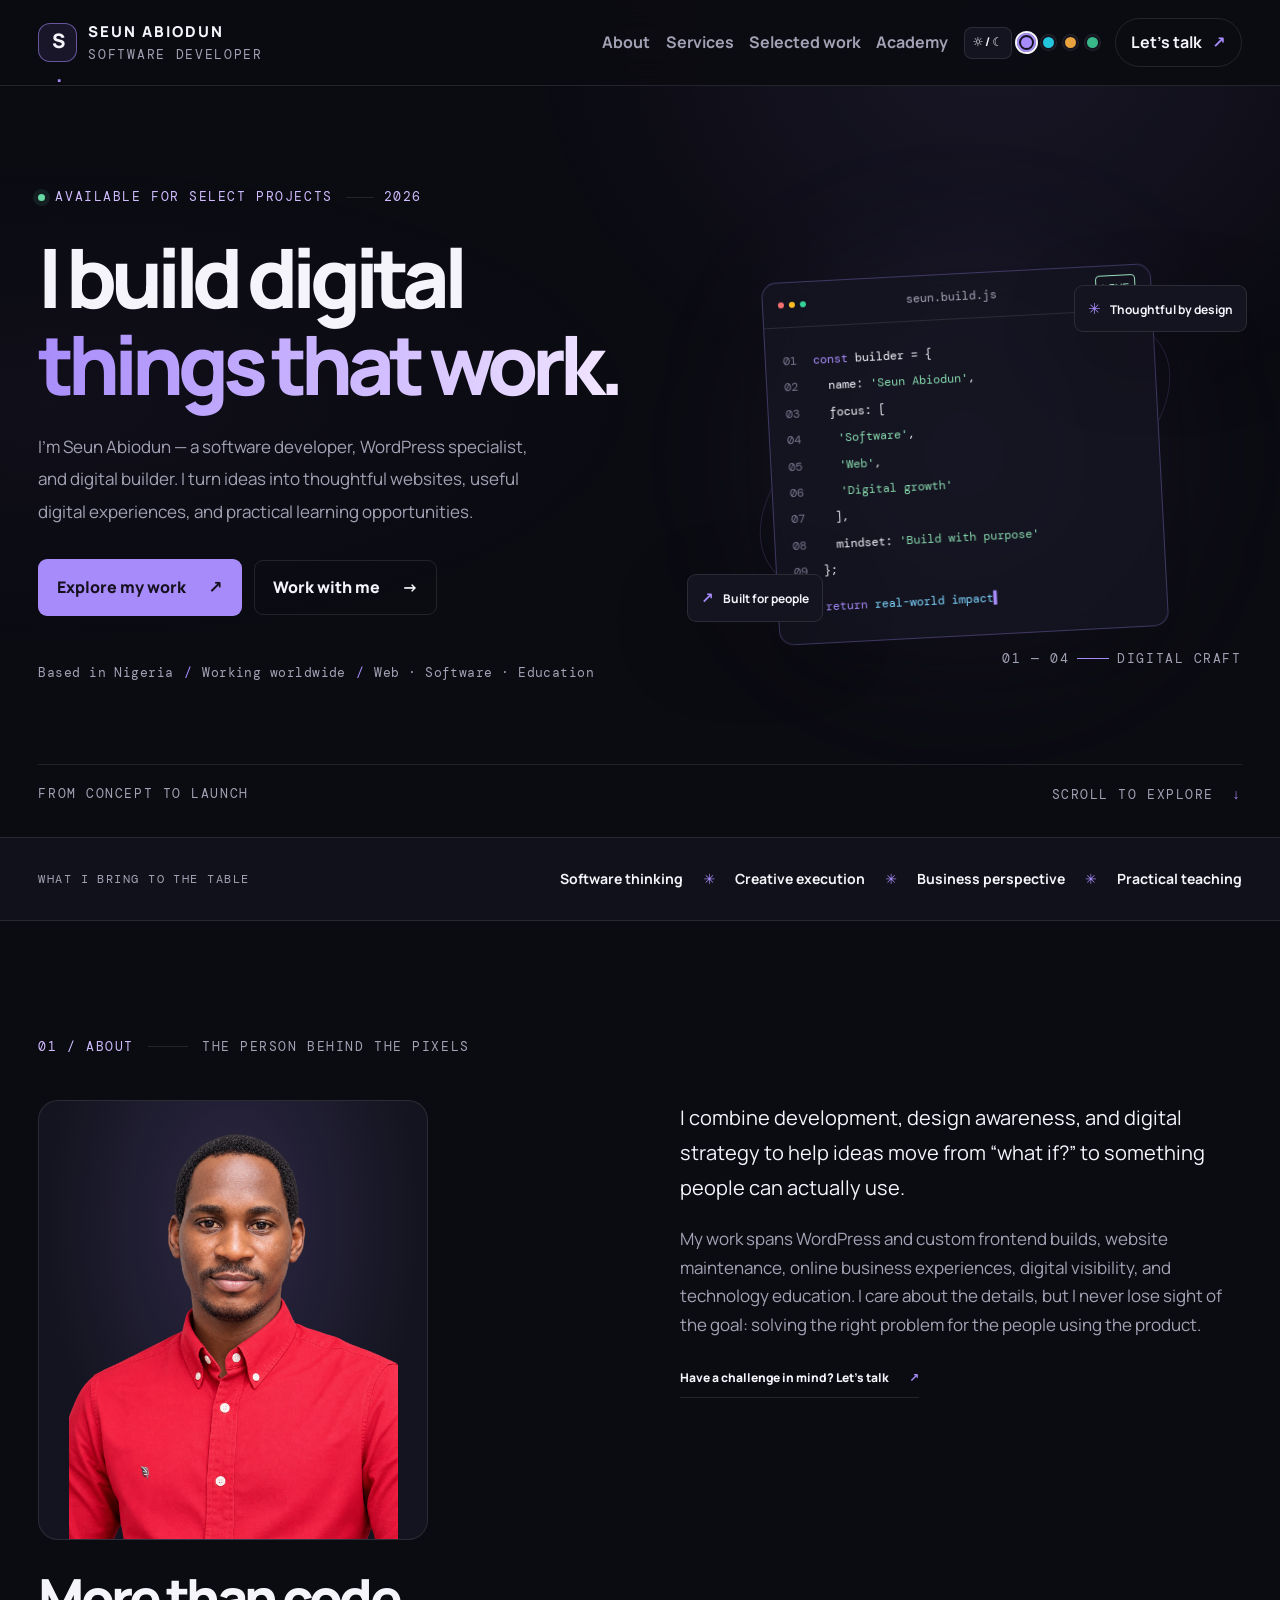
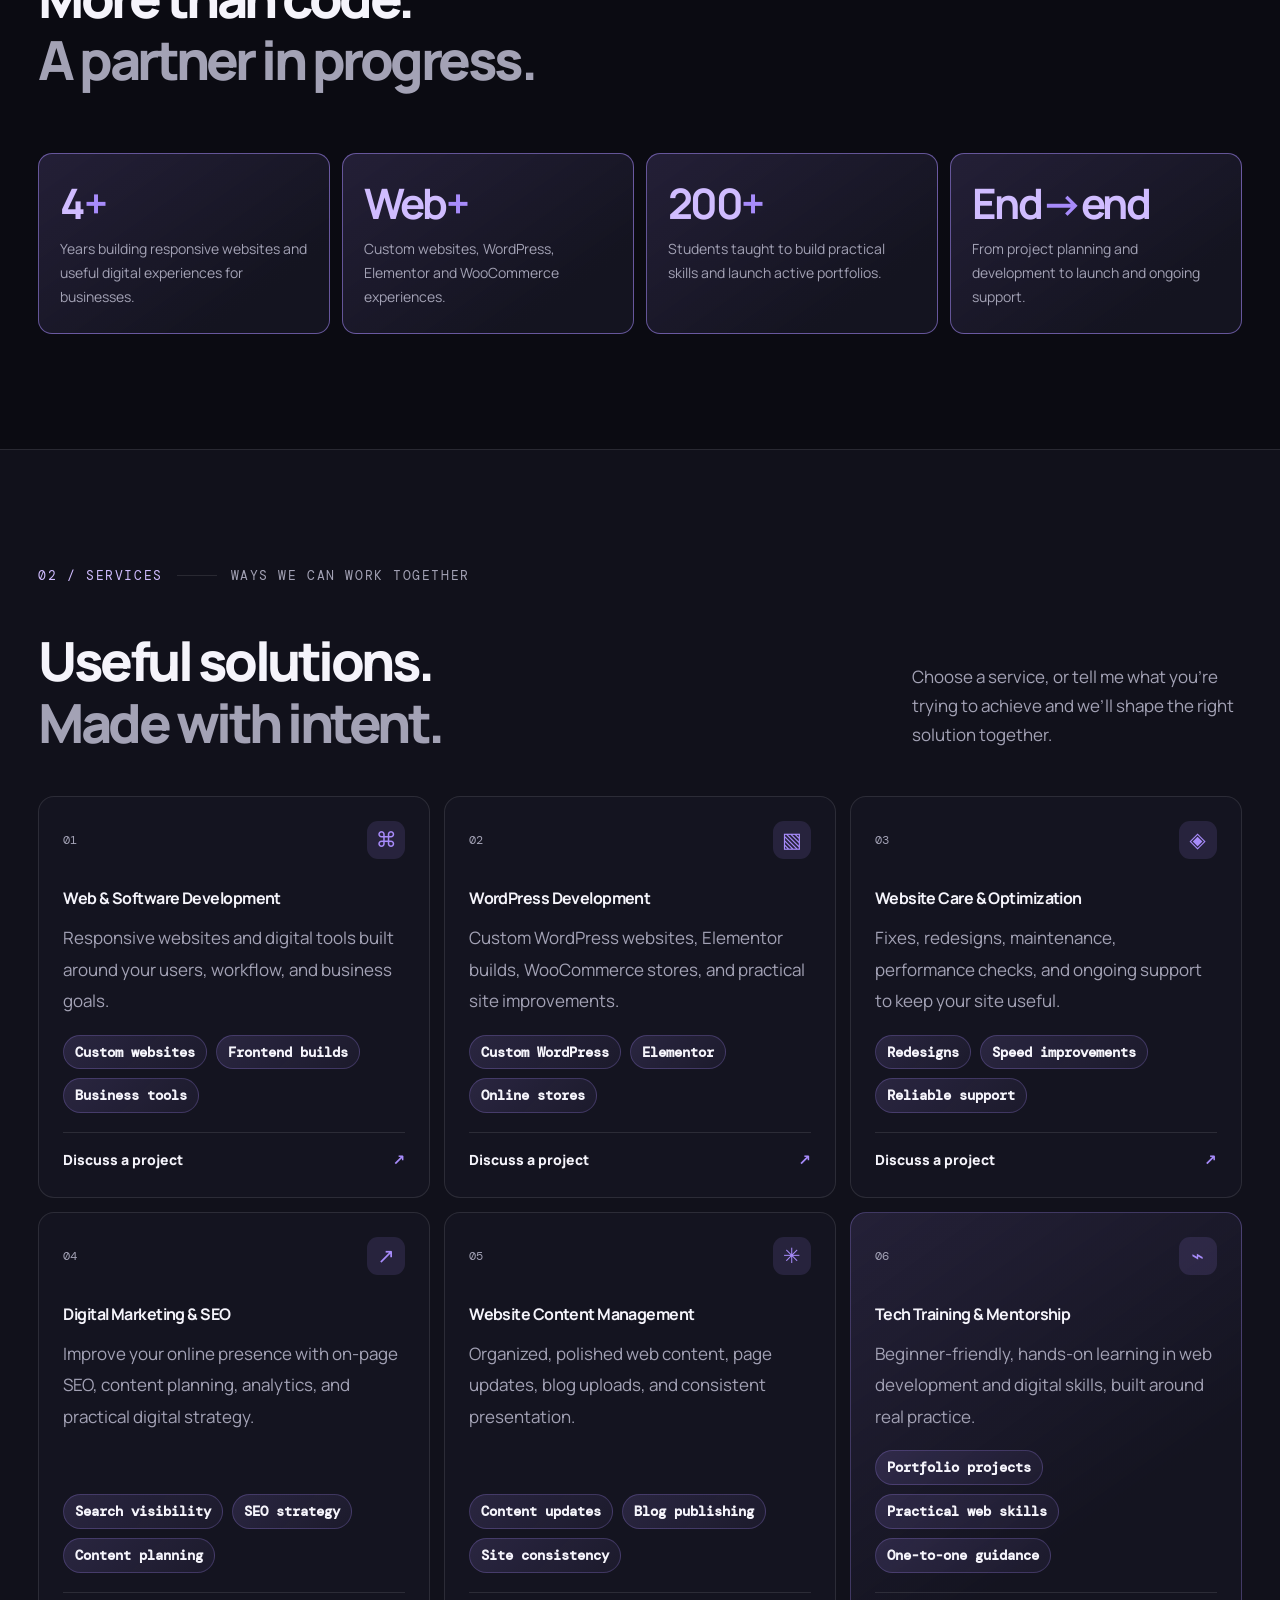
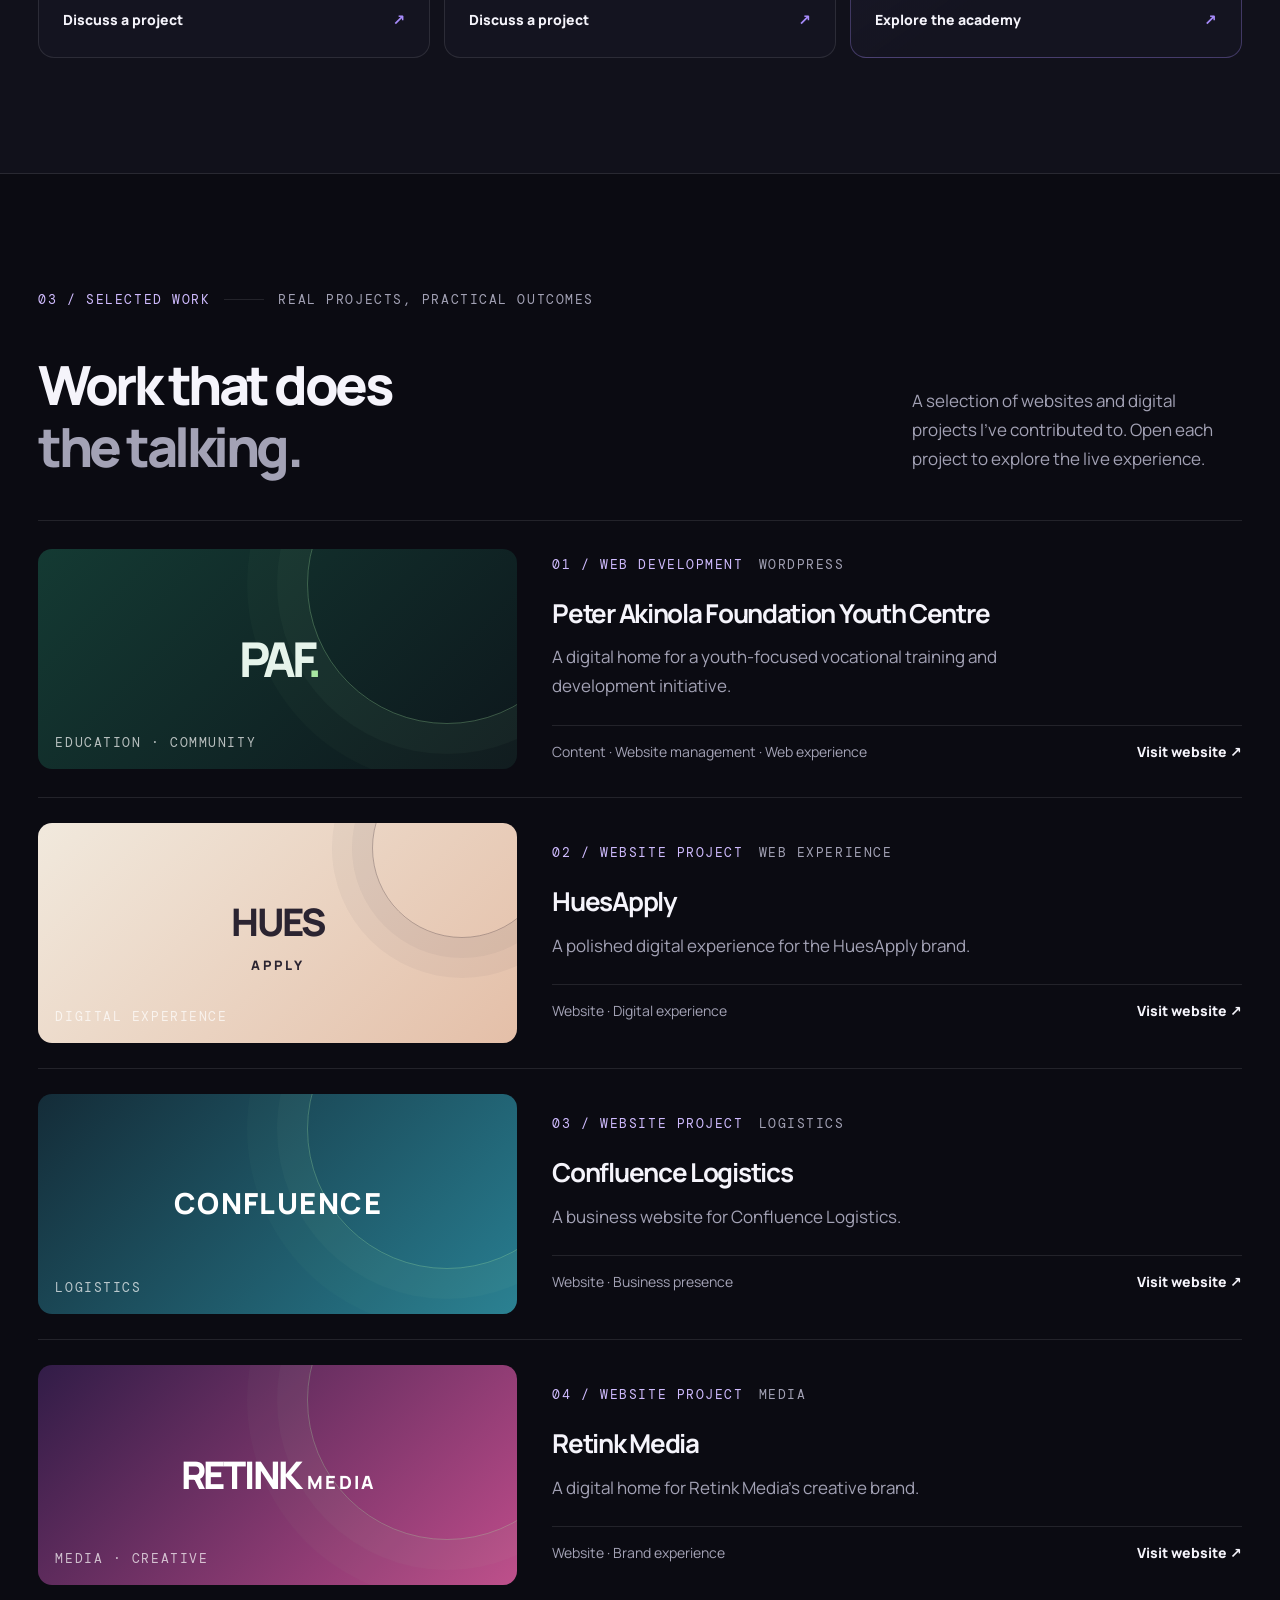
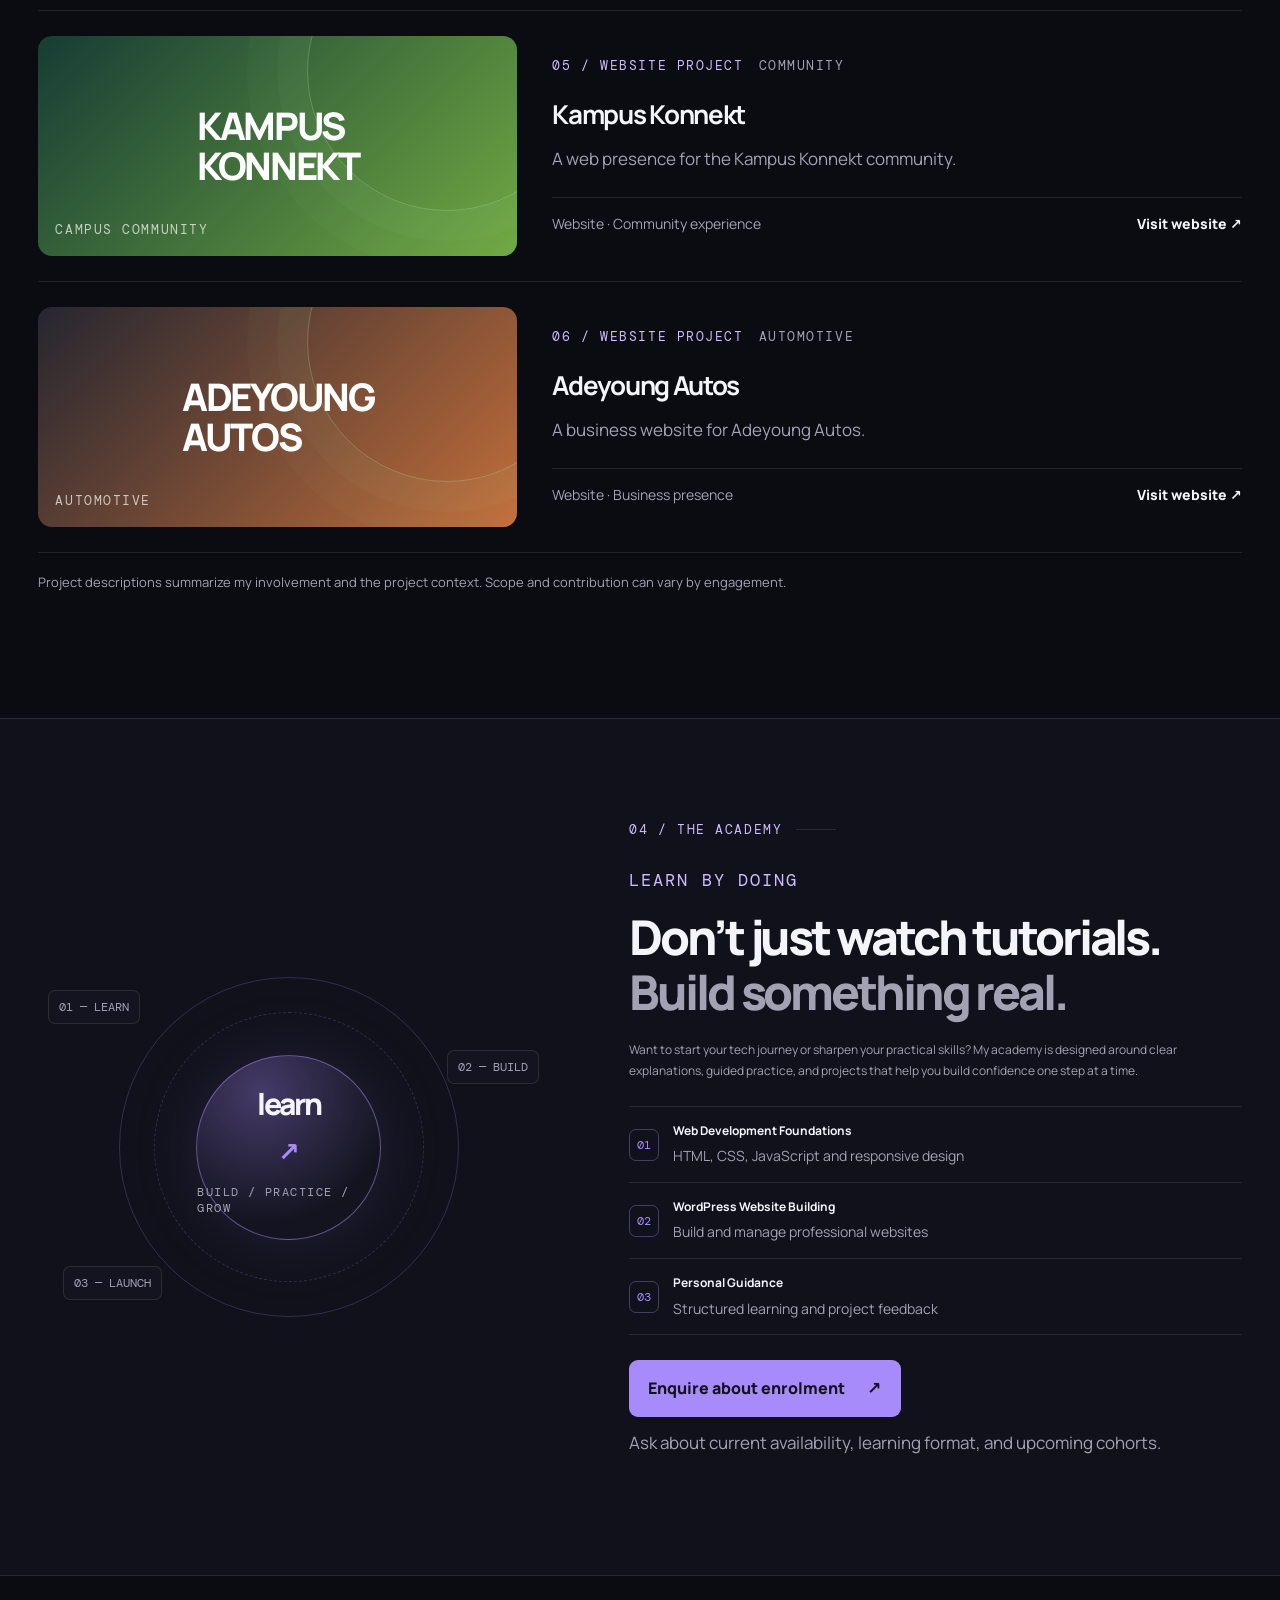
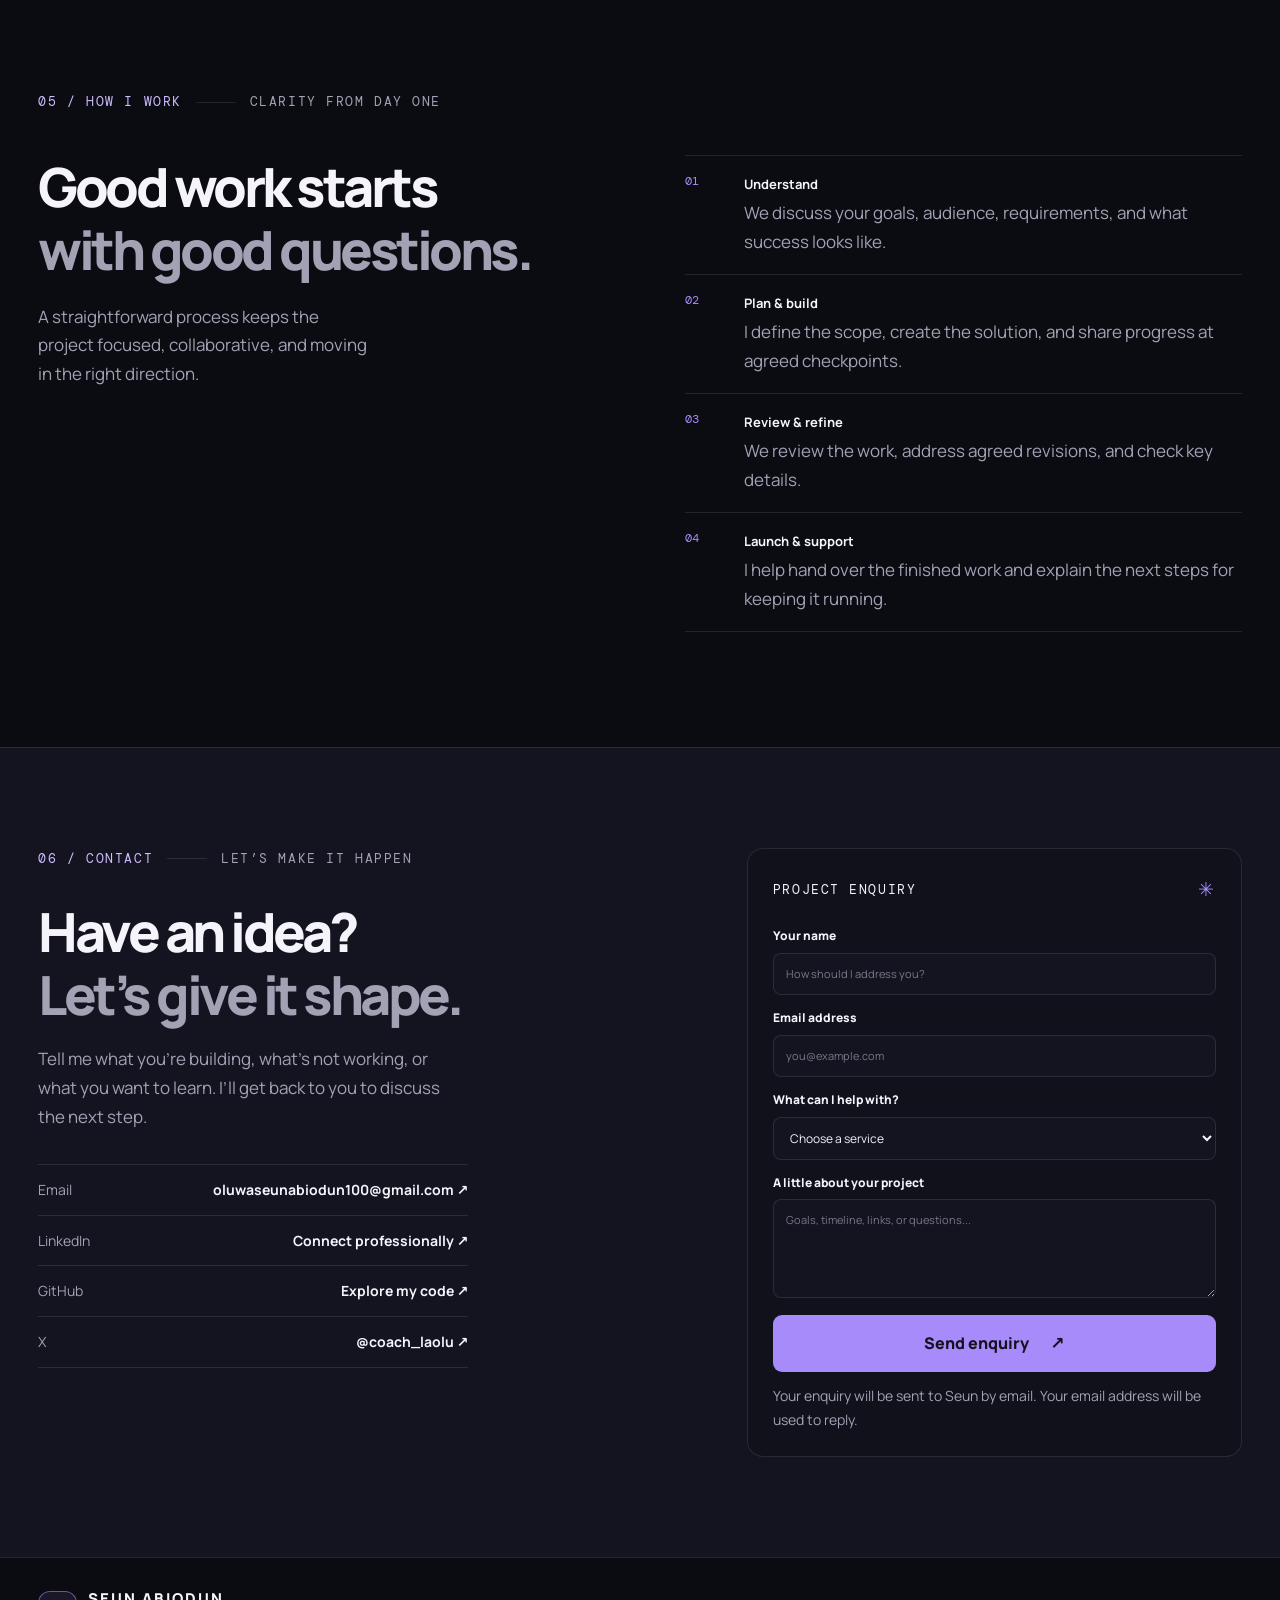
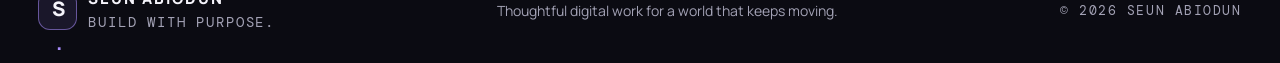
==== commit 15b31ac8: "Latest Correct Version" ====
--- a/index.html
+++ b/index.html
@@ -82,7 +82,7 @@
       <section class="section-wrap section-block about-section" id="about">
         <div class="section-kicker"><span>01 / ABOUT</span><span class="kicker-rule"></span><span>THE PERSON BEHIND THE PIXELS</span></div>
         <div class="about-grid">
-          <div class="about-profile"><img src="Seun%20Abiodun.png" alt="Seun Abiodun" width="1086" height="1448" fetchpriority="low"><h2>More than code.<br><span class="muted-heading">A partner in progress.</span></h2></div>
+          <div class="about-profile"><img src="seunabiodun.png" alt="Seun Abiodun" width="1086" height="1448" fetchpriority="low"><h2>More than code.<br><span class="muted-heading">A partner in progress.</span></h2></div>
           <div class="about-body"><p class="large-copy">I combine development, design awareness, and digital strategy to help ideas move from “what if?” to something people can actually use.</p><p>My work spans WordPress and custom frontend builds, website maintenance, online business experiences, digital visibility, and technology education. I care about the details, but I never lose sight of the goal: solving the right problem for the people using the product.</p>
             <a class="text-link" href="#contact">Have a challenge in mind? Let’s talk <span>↗</span></a>
           </div>
@@ -140,12 +140,14 @@
         <div class="section-wrap contact-grid"><div><div class="section-kicker"><span>06 / CONTACT</span><span class="kicker-rule"></span><span>LET’S MAKE IT HAPPEN</span></div><h2>Have an idea?<br><span class="muted-heading">Let’s give it shape.</span></h2><p class="contact-intro">Tell me what you’re building, what’s not working, or what you want to learn. I’ll get back to you to discuss the next step.</p><div class="contact-links"><a href="mailto:oluwaseunabiodun100@gmail.com"><span>Email</span><strong>oluwaseunabiodun100@gmail.com ↗</strong></a><a href="https://www.linkedin.com/in/oluwaseun-oladipupo-abiodun/" target="_blank" rel="noopener noreferrer"><span>LinkedIn</span><strong>Connect professionally ↗</strong></a><a href="https://github.com/seunabbey" target="_blank" rel="noopener noreferrer"><span>GitHub</span><strong>Explore my code ↗</strong></a><a href="https://x.com/coach_laolu" target="_blank" rel="noopener noreferrer"><span>X</span><strong>@coach_laolu ↗</strong></a></div></div>
           <form class="contact-form" id="contactForm">
             <div class="form-heading"><span>PROJECT ENQUIRY</span><span class="form-asterisk">✳</span></div>
+            <input type="hidden" name="_subject" value="New portfolio enquiry">
+            <input type="hidden" name="_template" value="table">
             <label for="name">Your name</label><input id="name" name="name" type="text" placeholder="How should I address you?" required>
             <label for="email">Email address</label><input id="email" name="email" type="email" placeholder="you@example.com" required>
             <label for="interest">What can I help with?</label><select id="interest" name="interest" required><option value="">Choose a service</option><option>Web & Software Development</option><option>WordPress Development</option><option>Website Redesign / Maintenance</option><option>Digital Marketing & SEO</option><option>Website Content Management</option><option>Academy enrolment</option><option>Something else</option></select>
             <label for="message">A little about your project</label><textarea id="message" name="message" rows="4" placeholder="Goals, timeline, links, or questions..." required></textarea>
-            <button class="button button-primary form-submit" type="submit">Prepare email enquiry <span>↗</span></button>
-            <p class="form-note" id="formNote">This form opens your email app with your message prepared. It does not send data to a server.</p>
+            <button class="button button-primary form-submit" type="submit">Send enquiry <span>↗</span></button>
+            <p class="form-note" id="formNote" role="status" aria-live="polite">Your enquiry will be sent to Seun by email. Your email address will be used to reply.</p>
           </form>
         </div>
       </section>
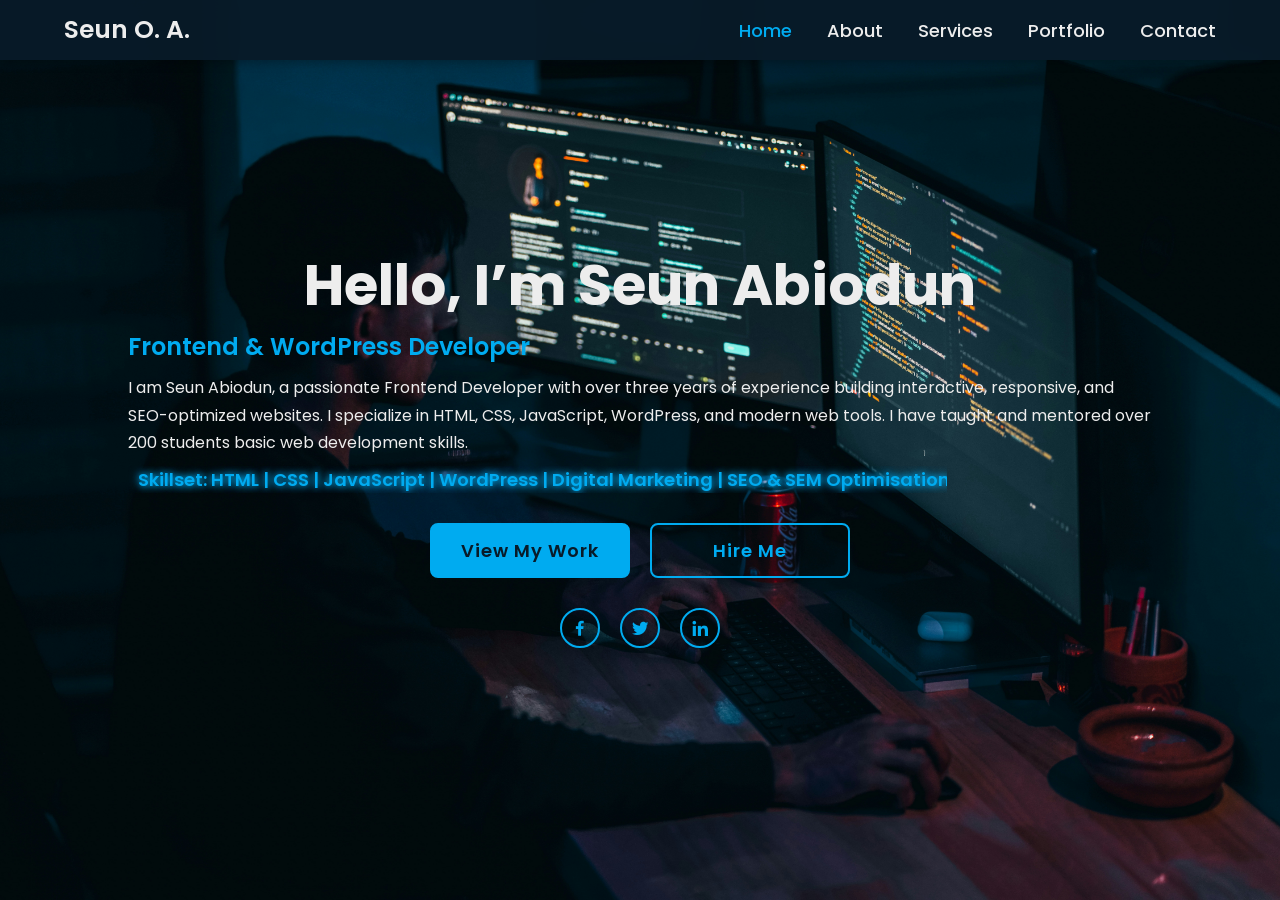
==== commit db6ce5e3: "Uploading old portfolio files" ====
--- a/index.html
+++ b/index.html
@@ -1,161 +1,59 @@
-<!DOCTYPE html>
-<html lang="en" data-theme="dark" data-accent="violet">
-<head>
-  <meta charset="utf-8">
-  <meta name="viewport" content="width=device-width, initial-scale=1">
-  <meta name="theme-color" content="#0b0b12">
-  <meta name="description" content="Seun Abiodun is a software developer, WordPress specialist, digital marketer, and tech educator building useful digital experiences for businesses and learners.">
-  <meta property="og:title" content="Seun Abiodun — Software Developer & Digital Builder">
-  <meta property="og:description" content="Websites, digital experiences, and practical tech education built with care.">
-  <meta property="og:type" content="website">
-  <meta property="og:url" content="https://seunabbey.github.io/">
-  <title>Seun Abiodun — Software Developer & Digital Builder</title>
-  <link rel="preconnect" href="https://fonts.googleapis.com">
-  <link rel="preconnect" href="https://fonts.gstatic.com" crossorigin>
-  <link href="https://fonts.googleapis.com/css2?family=DM+Mono:wght@400;500&family=Manrope:wght@400;500;600;700;800&display=swap" rel="stylesheet">
-  <link rel="stylesheet" href="styles.css">
-  <script>document.documentElement.classList.add('js');</script>
-</head>
-<body>
-  <a class="skip-link" href="#main">Skip to content</a>
-  <div class="site-shell">
-    <header class="site-header">
-      <a class="brand" href="#home" aria-label="Seun Abiodun home">
-        <span class="brand-mark">S<span>.</span></span>
-        <span class="brand-name">SEUN ABIODUN<small>SOFTWARE DEVELOPER</small></span>
-      </a>
-      <button class="menu-toggle" id="menuToggle" aria-expanded="false" aria-controls="primaryNav" aria-label="Open navigation"><span></span><span></span></button>
-      <nav class="nav" id="primaryNav" aria-label="Main navigation">
-        <a href="#about">About</a><a href="#services">Services</a><a href="#work">Selected work</a><a href="#academy">Academy</a>
-        <div class="theme-controls" aria-label="Theme settings">
-          <button type="button" class="theme-mode" id="themeToggle" aria-label="Toggle light and dark theme">☼ / ☾</button>
-          <button type="button" class="accent-choice" data-accent-choice="violet" aria-label="Violet accent" title="Violet accent"></button>
-          <button type="button" class="accent-choice accent-cyan" data-accent-choice="cyan" aria-label="Cyan accent" title="Cyan accent"></button>
-          <button type="button" class="accent-choice accent-amber" data-accent-choice="amber" aria-label="Amber accent" title="Amber accent"></button>
-          <button type="button" class="accent-choice accent-emerald" data-accent-choice="emerald" aria-label="Emerald accent" title="Emerald accent"></button>
-        </div>
-        <a class="nav-cta" href="#contact">Let’s talk <span>↗</span></a>
-      </nav>
-    </header>
-
-    <main id="main">
-      <section class="hero section-wrap" id="home">
-        <div class="hero-copy">
-          <div class="eyebrow"><span class="status-dot"></span> AVAILABLE FOR SELECT PROJECTS <span class="eyebrow-line"></span> 2026</div>
-          <h1>I build digital<br><span class="gradient-text">things that work.</span></h1>
-          <p class="hero-intro">I’m Seun Abiodun — a software developer, WordPress specialist, and digital builder. I turn ideas into thoughtful websites, useful digital experiences, and practical learning opportunities.</p>
-          <div class="hero-actions">
-            <a class="button button-primary" href="#work">Explore my work <span>↗</span></a>
-            <a class="button button-quiet" href="#contact">Work with me <span>→</span></a>
-          </div>
-          <div class="hero-meta"><span>Based in Nigeria</span><span class="meta-sep">/</span><span>Working worldwide</span><span class="meta-sep">/</span><span>Web · Software · Education</span></div>
-        </div>
-        <div class="hero-visual" aria-label="Abstract digital illustration">
-          <div class="visual-orbit orbit-one"></div><div class="visual-orbit orbit-two"></div>
-          <div class="visual-glow"></div>
-          <div class="code-card">
-            <div class="code-card-top"><span class="window-dots"><i></i><i></i><i></i></span><span>seun.build.js</span><span class="live-label">LIVE</span></div>
-            <div class="code-content">
-              <p><span class="code-muted">01</span> <span class="code-purple">const</span> builder = {</p>
-              <p><span class="code-muted">02</span> &nbsp; name: <span class="code-green">'Seun Abiodun'</span>,</p>
-              <p><span class="code-muted">03</span> &nbsp; focus: [</p>
-              <p><span class="code-muted">04</span> &nbsp;&nbsp; <span class="code-green">'Software'</span>,</p>
-              <p><span class="code-muted">05</span> &nbsp;&nbsp; <span class="code-green">'Web'</span>,</p>
-              <p><span class="code-muted">06</span> &nbsp;&nbsp; <span class="code-green">'Digital growth'</span></p>
-              <p><span class="code-muted">07</span> &nbsp; ],</p>
-              <p><span class="code-muted">08</span> &nbsp; mindset: <span class="code-green">'Build with purpose'</span></p>
-              <p><span class="code-muted">09</span> };</p>
-              <p class="code-bottom"><span class="code-muted">10</span> <span class="code-purple">return</span> <span class="code-blue">real-world impact</span><span class="cursor">▍</span></p>
-            </div>
-          </div>
-          <div class="floating-chip chip-top"><span class="chip-icon">✳</span> Thoughtful by design</div>
-          <div class="floating-chip chip-bottom"><span class="chip-icon">↗</span> Built for people</div>
-          <div class="visual-index">01 — 04 <span></span> DIGITAL CRAFT</div>
-        </div>
-        <div class="hero-bottomline"><span>FROM CONCEPT TO LAUNCH</span><span class="scroll-cue">SCROLL TO EXPLORE <b>↓</b></span></div>
-      </section>
-
-      <section class="trust-strip" aria-label="Core capabilities">
-        <div class="section-wrap trust-inner"><span>WHAT I BRING TO THE TABLE</span><div class="trust-items"><span>Software thinking</span><i>✳</i><span>Creative execution</span><i>✳</i><span>Business perspective</span><i>✳</i><span>Practical teaching</span></div></div>
-      </section>
-
-      <section class="section-wrap section-block about-section" id="about">
-        <div class="section-kicker"><span>01 / ABOUT</span><span class="kicker-rule"></span><span>THE PERSON BEHIND THE PIXELS</span></div>
-        <div class="about-grid">
-          <div class="about-profile"><img src="seunabiodun.png" alt="Seun Abiodun" width="1086" height="1448" fetchpriority="low"><h2>More than code.<br><span class="muted-heading">A partner in progress.</span></h2></div>
-          <div class="about-body"><p class="large-copy">I combine development, design awareness, and digital strategy to help ideas move from “what if?” to something people can actually use.</p><p>My work spans WordPress and custom frontend builds, website maintenance, online business experiences, digital visibility, and technology education. I care about the details, but I never lose sight of the goal: solving the right problem for the people using the product.</p>
-            <a class="text-link" href="#contact">Have a challenge in mind? Let’s talk <span>↗</span></a>
-          </div>
-        </div>
-        <div class="stats-grid">
-          <div class="stat-card stat-card-highlight"><strong>4<span>+</span></strong><span>Years building responsive websites and useful digital experiences for businesses.</span></div>
-          <div class="stat-card stat-card-highlight"><strong>Web<span>+</span></strong><span>Custom websites, WordPress, Elementor and WooCommerce experiences.</span></div>
-          <div class="stat-card stat-card-highlight"><strong>200<span>+</span></strong><span>Students taught to build practical skills and launch active portfolios.</span></div>
-          <div class="stat-card stat-card-highlight"><strong>End<span>→</span>end</strong><span>From project planning and development to launch and ongoing support.</span></div>
-        </div>
-      </section>
-
-      <section class="services-section" id="services">
-        <div class="section-wrap section-block">
-          <div class="section-kicker"><span>02 / SERVICES</span><span class="kicker-rule"></span><span>WAYS WE CAN WORK TOGETHER</span></div>
-          <div class="section-heading-row"><h2>Useful solutions.<br><span class="muted-heading">Made with intent.</span></h2><p>Choose a service, or tell me what you’re trying to achieve and we’ll shape the right solution together.</p></div>
-          <div class="services-grid">
-            <article class="service-card"><div class="service-top"><span class="service-number">01</span><span class="service-icon">⌘</span></div><h3>Web & Software Development</h3><p>Responsive websites and digital tools built around your users, workflow, and business goals.</p><div class="tag-list"><span>Custom websites</span><span>Frontend builds</span><span>Business tools</span></div><a href="#contact" class="card-link" data-service="Web & Software Development">Discuss a project <span>↗</span></a></article>
-            <article class="service-card"><div class="service-top"><span class="service-number">02</span><span class="service-icon">▧</span></div><h3>WordPress Development</h3><p>Custom WordPress websites, Elementor builds, WooCommerce stores, and practical site improvements.</p><div class="tag-list"><span>Custom WordPress</span><span>Elementor</span><span>Online stores</span></div><a href="#contact" class="card-link" data-service="WordPress Development">Discuss a project <span>↗</span></a></article>
-            <article class="service-card"><div class="service-top"><span class="service-number">03</span><span class="service-icon">◈</span></div><h3>Website Care & Optimization</h3><p>Fixes, redesigns, maintenance, performance checks, and ongoing support to keep your site useful.</p><div class="tag-list"><span>Redesigns</span><span>Speed improvements</span><span>Reliable support</span></div><a href="#contact" class="card-link" data-service="Website Care & Optimization">Discuss a project <span>↗</span></a></article>
-            <article class="service-card"><div class="service-top"><span class="service-number">04</span><span class="service-icon">↗</span></div><h3>Digital Marketing & SEO</h3><p>Improve your online presence with on-page SEO, content planning, analytics, and practical digital strategy.</p><div class="tag-list"><span>Search visibility</span><span>SEO strategy</span><span>Content planning</span></div><a href="#contact" class="card-link" data-service="Digital Marketing & SEO">Discuss a project <span>↗</span></a></article>
-            <article class="service-card"><div class="service-top"><span class="service-number">05</span><span class="service-icon">✳</span></div><h3>Website Content Management</h3><p>Organized, polished web content, page updates, blog uploads, and consistent presentation.</p><div class="tag-list"><span>Content updates</span><span>Blog publishing</span><span>Site consistency</span></div><a href="#contact" class="card-link" data-service="Website Content Management">Discuss a project <span>↗</span></a></article>
-            <article class="service-card service-card-featured"><div class="service-top"><span class="service-number">06</span><span class="service-icon">⌁</span></div><h3>Tech Training & Mentorship</h3><p>Beginner-friendly, hands-on learning in web development and digital skills, built around real practice.</p><div class="tag-list"><span>Portfolio projects</span><span>Practical web skills</span><span>One-to-one guidance</span></div><a href="#academy" class="card-link">Explore the academy <span>↗</span></a></article>
-          </div>
-        </div>
-      </section>
-
-      <section class="section-wrap section-block work-section" id="work">
-        <div class="section-kicker"><span>03 / SELECTED WORK</span><span class="kicker-rule"></span><span>REAL PROJECTS, PRACTICAL OUTCOMES</span></div>
-        <div class="section-heading-row"><h2>Work that does<br><span class="muted-heading">the talking.</span></h2><p>A selection of websites and digital projects I’ve contributed to. Open each project to explore the live experience.</p></div>
-        <div class="projects-list">
-          <article class="project-row"><div class="project-visual project-paf"><span class="project-symbol">PAF<span>.</span></span><span class="project-visual-caption">EDUCATION · COMMUNITY</span><div class="project-lines"></div></div><div class="project-info"><div class="project-meta"><span>01 / WEB DEVELOPMENT</span><span>WORDPRESS</span></div><h3>Peter Akinola Foundation Youth Centre</h3><p>A digital home for a youth-focused vocational training and development initiative.</p><div class="project-bottom"><span>Content · Website management · Web experience</span><a href="https://pafcentre.org/" target="_blank" rel="noopener noreferrer" aria-label="Visit PAF Centre website">Visit website ↗</a></div></div></article>
-          <article class="project-row"><div class="project-visual project-hues"><span class="hues-symbol">hues<span>apply</span></span><span class="project-visual-caption">DIGITAL EXPERIENCE</span><div class="hues-shape"></div></div><div class="project-info"><div class="project-meta"><span>02 / WEBSITE PROJECT</span><span>WEB EXPERIENCE</span></div><h3>HuesApply</h3><p>A polished digital experience for the HuesApply brand.</p><div class="project-bottom"><span>Website · Digital experience</span><a href="https://huesapply.com/" target="_blank" rel="noopener noreferrer">Visit website ↗</a></div></div></article>
-          <article class="project-row"><div class="project-visual project-confluence"><span class="project-wordmark">CONFLUENCE</span><span class="project-visual-caption">LOGISTICS</span><div class="project-lines"></div></div><div class="project-info"><div class="project-meta"><span>03 / WEBSITE PROJECT</span><span>LOGISTICS</span></div><h3>Confluence Logistics</h3><p>A business website for Confluence Logistics.</p><div class="project-bottom"><span>Website · Business presence</span><a href="https://confluencelogistics.com/" target="_blank" rel="noopener noreferrer">Visit website ↗</a></div></div></article>
-          <article class="project-row"><div class="project-visual project-retink"><span class="project-wordmark">RETINK<span> MEDIA</span></span><span class="project-visual-caption">MEDIA · CREATIVE</span><div class="project-lines"></div></div><div class="project-info"><div class="project-meta"><span>04 / WEBSITE PROJECT</span><span>MEDIA</span></div><h3>Retink Media</h3><p>A digital home for Retink Media’s creative brand.</p><div class="project-bottom"><span>Website · Brand experience</span><a href="https://retinkmedia.com/" target="_blank" rel="noopener noreferrer">Visit website ↗</a></div></div></article>
-          <article class="project-row"><div class="project-visual project-kampus"><span class="project-wordmark">KAMPUS<br>KONNEKT</span><span class="project-visual-caption">CAMPUS COMMUNITY</span><div class="project-lines"></div></div><div class="project-info"><div class="project-meta"><span>05 / WEBSITE PROJECT</span><span>COMMUNITY</span></div><h3>Kampus Konnekt</h3><p>A web presence for the Kampus Konnekt community.</p><div class="project-bottom"><span>Website · Community experience</span><a href="https://kampuskonnekt49.com/" target="_blank" rel="noopener noreferrer">Visit website ↗</a></div></div></article>
-          <article class="project-row"><div class="project-visual project-adeyoung"><span class="project-wordmark">ADEYOUNG<br>AUTOS</span><span class="project-visual-caption">AUTOMOTIVE</span><div class="project-lines"></div></div><div class="project-info"><div class="project-meta"><span>06 / WEBSITE PROJECT</span><span>AUTOMOTIVE</span></div><h3>Adeyoung Autos</h3><p>A business website for Adeyoung Autos.</p><div class="project-bottom"><span>Website · Business presence</span><a href="https://adeyoungautos.com/" target="_blank" rel="noopener noreferrer">Visit website ↗</a></div></div></article>
-        </div>
-        <div class="work-footnote">Project descriptions summarize my involvement and the project context. Scope and contribution can vary by engagement.</div>
-      </section>
-
-      <section class="academy-section" id="academy">
-        <div class="section-wrap academy-grid">
-          <div class="academy-art" aria-hidden="true"><div class="academy-ring ring-a"></div><div class="academy-ring ring-b"></div><div class="academy-core"><span>learn</span><strong>↗</strong><small>BUILD / PRACTICE / GROW</small></div><span class="academy-float float-one">01 — LEARN</span><span class="academy-float float-two">02 — BUILD</span><span class="academy-float float-three">03 — LAUNCH</span></div>
-          <div class="academy-copy"><div class="section-kicker"><span>04 / THE ACADEMY</span><span class="kicker-rule"></span></div><p class="mini-label">LEARN BY DOING</p><h2>Don’t just watch tutorials.<br><span class="muted-heading">Build something real.</span></h2><p>Want to start your tech journey or sharpen your practical skills? My academy is designed around clear explanations, guided practice, and projects that help you build confidence one step at a time.</p><div class="academy-offers"><div><span class="offer-icon">01</span><span><strong>Web Development Foundations</strong><small>HTML, CSS, JavaScript and responsive design</small></span></div><div><span class="offer-icon">02</span><span><strong>WordPress Website Building</strong><small>Build and manage professional websites</small></span></div><div><span class="offer-icon">03</span><span><strong>Personal Guidance</strong><small>Structured learning and project feedback</small></span></div></div><a class="button button-primary" href="#contact" data-interest="Academy enrolment">Enquire about enrolment <span>↗</span></a><p class="small-note">Ask about current availability, learning format, and upcoming cohorts.</p></div>
-        </div>
-      </section>
-
-      <section class="section-wrap section-block process-section">
-        <div class="section-kicker"><span>05 / HOW I WORK</span><span class="kicker-rule"></span><span>CLARITY FROM DAY ONE</span></div>
-        <div class="process-grid"><div><h2>Good work starts<br><span class="muted-heading">with good questions.</span></h2><p class="process-intro">A straightforward process keeps the project focused, collaborative, and moving in the right direction.</p></div><div class="process-steps"><div><span>01</span><section><h3>Understand</h3><p>We discuss your goals, audience, requirements, and what success looks like.</p></section></div><div><span>02</span><section><h3>Plan & build</h3><p>I define the scope, create the solution, and share progress at agreed checkpoints.</p></section></div><div><span>03</span><section><h3>Review & refine</h3><p>We review the work, address agreed revisions, and check key details.</p></section></div><div><span>04</span><section><h3>Launch & support</h3><p>I help hand over the finished work and explain the next steps for keeping it running.</p></section></div></div></div>
-      </section>
-
-      <section class="contact-section" id="contact">
-        <div class="section-wrap contact-grid"><div><div class="section-kicker"><span>06 / CONTACT</span><span class="kicker-rule"></span><span>LET’S MAKE IT HAPPEN</span></div><h2>Have an idea?<br><span class="muted-heading">Let’s give it shape.</span></h2><p class="contact-intro">Tell me what you’re building, what’s not working, or what you want to learn. I’ll get back to you to discuss the next step.</p><div class="contact-links"><a href="mailto:oluwaseunabiodun100@gmail.com"><span>Email</span><strong>oluwaseunabiodun100@gmail.com ↗</strong></a><a href="https://www.linkedin.com/in/oluwaseun-oladipupo-abiodun/" target="_blank" rel="noopener noreferrer"><span>LinkedIn</span><strong>Connect professionally ↗</strong></a><a href="https://github.com/seunabbey" target="_blank" rel="noopener noreferrer"><span>GitHub</span><strong>Explore my code ↗</strong></a><a href="https://x.com/coach_laolu" target="_blank" rel="noopener noreferrer"><span>X</span><strong>@coach_laolu ↗</strong></a></div></div>
-          <form class="contact-form" id="contactForm">
-            <div class="form-heading"><span>PROJECT ENQUIRY</span><span class="form-asterisk">✳</span></div>
-            <input type="hidden" name="_subject" value="New portfolio enquiry">
-            <input type="hidden" name="_template" value="table">
-            <label for="name">Your name</label><input id="name" name="name" type="text" placeholder="How should I address you?" required>
-            <label for="email">Email address</label><input id="email" name="email" type="email" placeholder="you@example.com" required>
-            <label for="interest">What can I help with?</label><select id="interest" name="interest" required><option value="">Choose a service</option><option>Web & Software Development</option><option>WordPress Development</option><option>Website Redesign / Maintenance</option><option>Digital Marketing & SEO</option><option>Website Content Management</option><option>Academy enrolment</option><option>Something else</option></select>
-            <label for="message">A little about your project</label><textarea id="message" name="message" rows="4" placeholder="Goals, timeline, links, or questions..." required></textarea>
-            <button class="button button-primary form-submit" type="submit">Send enquiry <span>↗</span></button>
-            <p class="form-note" id="formNote" role="status" aria-live="polite">Your enquiry will be sent to Seun by email. Your email address will be used to reply.</p>
-          </form>
-        </div>
-      </section>
-    </main>
-
-    <footer class="site-footer"><div class="section-wrap footer-inner"><a class="brand footer-brand" href="#home"><span class="brand-mark">S<span>.</span></span><span class="brand-name">SEUN ABIODUN<small>BUILD WITH PURPOSE.</small></span></a><p>Thoughtful digital work for a world that keeps moving.</p><div class="footer-right"><span class="copyright">© <span id="year"></span> SEUN ABIODUN</span></div></div></footer>
-  </div>
-  <button class="back-to-top" id="backToTop" type="button" aria-label="Back to top" title="Back to top" hidden>↑</button>
-  <script src="script.js"></script>
-</body>
-</html>
+<!DOCTYPE html>
+<html lang="en">
+<head>
+  <meta charset="utf-8">
+  <meta name="viewport" content="width=device-width, initial-scale=1.0">
+  <link rel="stylesheet" href="portfolio.css">
+  <link href="https://unpkg.com/boxicons@2.1.4/css/boxicons.min.css" rel="stylesheet">
+  <title>Portfolio Website | Seun O. Abiodun</title>
+</head>
+<body>
+  <header class="header">
+      <a href="index.html" class="logo">Seun O. A.</a>
+      
+      <!-- Hamburger Menu Icon -->
+      <div class="menu-icon">
+          <span></span>
+          <span></span>
+          <span></span>
+      </div>
+      
+      <nav class="navbar">
+          <a href="index.html" class="active">Home</a>
+          <a href="about.html">About</a>
+          <a href="services.html">Services</a>
+          <a href="portfolio.html">Portfolio</a>
+          <a href="contact.html">Contact</a>
+      </nav>
+  </header>
+
+  <section class="home" id="home">
+    <div class="home-content">
+      <h1>Hello, I’m Seun Abiodun</h1>
+      <h3>Frontend & WordPress Developer</h3>
+      <p>I am Seun Abiodun, a passionate Frontend Developer with over three years of experience building interactive, responsive, and SEO-optimized websites. I specialize in HTML, CSS, JavaScript, WordPress, and modern web tools. I have taught and mentored over 200 students basic web development skills.</p>
+
+      <div class="skillset-glow">
+        <span>Skillset: HTML | CSS | JavaScript | WordPress | Digital Marketing | SEO & SEM Optimisation</span>
+      </div>
+
+      <div class="home-imgHover">
+        <img src="portrait.jpg" alt="Seun Abiodun">
+      </div>  
+
+      <div class="cta-group">
+        <div class="btn-box">
+          <a href="portfolio.html" class="btn">View My Work</a>
+          <a href="contact.html" class="btn">Hire Me</a>
+        </div>
+        <div class="home-sci">
+          <a href="https://facebook.com/blackmercury" target="_blank"><i class='bx bxl-facebook'></i></a>
+          <a href="https://x.com/coach_laolu" target="_blank"><i class='bx bxl-twitter'></i></a>
+          <a href="https://linkedin.com/in/oluwaseun-oladipupo-abiodun" target="_blank"><i class='bx bxl-linkedin'></i></a>
+        </div>
+      </div>
+    </div>
+  </section>
+  <script src="menu.js"></script>
+</body>
+</html>
--- a/portfolio.css
+++ b/portfolio.css
@@ -0,0 +1,812 @@
+@import url('https://fonts.googleapis.com/css2?family=Poppins:wght@300;400;500;600;700;800;900&display=swap');
+
+html {
+  scroll-behavior: smooth;
+  scroll-padding-top: 100px;
+}
+
+* {
+  margin: 0;
+  padding: 0;
+  box-sizing: border-box;
+  font-family: 'Poppins', sans-serif;
+}
+
+body {
+  color: #ededed;
+  background: url('mohammad-rahmani.jpg') no-repeat center center / cover;
+  overflow-x: auto;
+  overflow-y: auto;
+  font-size: 16px;
+}
+
+.home,
+.portfolio-section,
+.form-container, 
+#about, 
+#services {
+  background: url('mohammad-rahmani.jpg') no-repeat center center / cover;
+  background-attachment: fixed;
+  min-height: 100vh;
+  min-width: auto;
+  position: relative;
+}
+
+/* Header */
+.header {
+  position: fixed;
+  top: 0;
+  width: 100%;
+  height: 60px;
+  padding: 15px 5%;
+  background: rgba(8, 27, 41, 0.95);
+  backdrop-filter: blur(10px);
+  box-shadow: 0 2px 10px rgba(0, 0, 0, 0.3);
+  display: flex;
+  justify-content: space-between;
+  align-items: center;
+  z-index: 1000;
+}
+
+.logo {
+  position: relative;
+  font-size: 25px;
+  color: #ededed;
+  text-decoration: none;
+  font-weight: 600;
+}
+
+.logo::before {
+  content: '';
+  position: absolute;
+  top: 0;
+  right: 0;
+  width: 100%;
+  height: 100%;
+  background: #081b29;
+  animation: showRight 1s ease forwards;
+  animation-delay: 4s;
+}
+
+.navbar {
+  display: flex;
+  align-items: center;
+}
+
+.navbar a {
+  font-size: 18px;
+  color: #ededed;
+  text-decoration: none;
+  font-weight: 500;
+  margin-left: 35px;
+  transition: color 0.3s ease;
+}
+
+.navbar a:hover,
+.navbar a.active {
+  color: #00abf0;
+}
+
+/* Hamburger Menu Icon */
+.menu-icon {
+  display: none;
+  flex-direction: column;
+  cursor: pointer;
+  gap: 5px;
+  z-index: 1001;
+}
+
+.menu-icon span {
+  width: 25px;
+  height: 3px;
+  background: #00abf0;
+  border-radius: 3px;
+  transition: all 0.3s ease;
+}
+
+.menu-icon.active span:nth-child(1) {
+  transform: rotate(45deg) translate(8px, 8px);
+}
+
+.menu-icon.active span:nth-child(2) {
+  opacity: 0;
+}
+
+.menu-icon.active span:nth-child(3) {
+  transform: rotate(-45deg) translate(7px, -7px);
+}
+
+/* Home & Content Sections */
+.home {
+  display: flex;
+  align-items: center;
+  justify-content: flex-start;
+  padding: 20px 10% 20px;
+}
+
+.home-content {
+  max-width: 1024px;
+  width: 100%;
+  padding-top: 20px;
+  padding-bottom: 20px;
+  z-index: 2;
+}
+
+.home-content h1,
+.portfolio-left h1,
+#services h1,
+#about h1 {
+  margin-top: 40px;
+  font-size: 56px;
+  font-weight: 700;
+  line-height: 1.2;
+  text-align: center;
+}
+
+.home-content h2,
+.portfolio-right h2 {
+  font-size: 32px;
+}
+
+.home-content h3 {
+  margin-top: 10px;
+  font-size: 24px;
+  font-weight: 600;
+  color: #00abf0;
+}
+
+.home-content p,
+.portfolio-left p,
+#about p,
+#services p {
+  position: relative;
+  font-size: 16px;
+  line-height: 1.7;
+  margin: 10px 0;
+  max-width: 100%;
+}
+
+.home-content ul {
+  font-size: 16px;
+  line-height: 1.8;
+  padding-left: 20px;
+}
+
+.home-content ul li {
+  margin-bottom: 10px;
+}
+
+/* Animations for home content */
+.home-content h1::before,
+.home-content h3::before,
+.home-content p::before,
+.home-content .btn-box::before {
+  content: '';
+  position: absolute;
+  top: 0;
+  right: 0;
+  width: 100%;
+  height: 100%;
+  background: #081b29;
+  animation: showRight 1s ease forwards;
+}
+
+.home-content h1::before { animation-delay: 1s; }
+.home-content h3::before { animation-delay: 1.3s; }
+.home-content p::before { animation-delay: 1.6s; }
+.home-content .btn-box::before { animation-delay: 1.9s; }
+
+/* Portrait Image */
+.home-imgHover {
+  position: absolute;
+  top: 0;
+  right: 0;
+  width: 510px;
+  height: 100vh;
+  background: transparent;
+  transition: 3s;
+  animation: manipActiveHover .1s forwards;
+  animation-delay: 3s;
+  pointer-events: none;
+  opacity: 0;
+  z-index: 1;
+}
+
+.home-imgHover:hover {
+  background: #081b29;
+  opacity: .6;
+}
+
+.home-imgHover::after {
+  content: '';
+  position: absolute;
+  top: 0;
+  right: 0;
+  width: 120%;
+  height: 100%;
+  background: #081b29;
+  animation: showRight 1s ease forwards;
+  animation-delay: 3s;
+  z-index: 100;
+}
+
+.home-imgHover img {
+  width: 100%;
+  height: 100vh;
+  object-fit: cover;
+  display: block;
+}
+
+.home-imgHover:hover img {
+  transform: scale(1);
+  transition: transform 0.5s ease;
+}
+
+/* Buttons */
+.btn,
+.btn-box a,
+button {
+  position: relative;
+  display: inline-flex;
+  justify-content: center;
+  align-items: center;
+  padding: 12px 28px;
+  background: #00abf0;
+  border: 2px solid #00abf0;
+  border-radius: 8px;
+  font-size: 18px;
+  color: #081b29;
+  text-decoration: none;
+  font-weight: 600;
+  letter-spacing: 1px;
+  z-index: 1;
+  overflow: hidden;
+  transition: .5s;
+  cursor: pointer;
+  min-width: 200px;
+}
+
+.btn-box {
+  margin-top: 20px;
+  display: flex;
+  justify-content: center;
+  gap: 20px;
+}
+
+.btn-box a:hover {
+  color: #00abf0;
+}
+
+.btn-box a:nth-child(2) {
+  background: transparent;
+  color: #00abf0;
+}
+
+.btn-box a:nth-child(2):hover {
+  color: #081b29;
+}
+
+.btn-box a:nth-child(2)::before {
+  background: #00abf0;
+}
+
+.btn-box a::before {
+  content: '';
+  position: absolute;
+  top: 0;
+  left: 0;
+  width: 0;
+  height: 100%;
+  background: #081b29;
+  z-index: -1;
+  transition: .5s;
+}
+
+.btn-box a:hover::before {
+  width: 100%;
+}
+
+/* CTA Group */
+.cta-group {
+  text-align: center;
+  display: flex;
+  flex-direction: column;
+  align-items: center;
+  gap: 20px;
+  margin-top: 10px;
+}
+
+.cta-group .btn-box {
+  display: flex;
+  justify-content: center;
+  gap: 20px;
+}
+
+.cta-group .home-sci {
+  display: flex;
+  justify-content: center;
+  gap: 20px;
+}
+
+/* Social Icons */
+.home-sci {
+  display: flex;
+  justify-content: center;
+  gap: 20px;
+  margin-top: 10px;
+  margin-bottom: 20px;
+  padding-bottom: 20px;
+  z-index: 2;
+  align-items: center;
+}
+
+.home-sci a {
+  position: relative;
+  display: inline-flex;
+  justify-content: center;
+  align-items: center;
+  width: 40px;
+  height: 40px;
+  border: 2px solid #00abf0;
+  border-radius: 50%;
+  font-size: 20px;
+  color: #00abf0;
+  text-decoration: none;
+  transition: 0.4s;
+  overflow: hidden;
+}
+
+.home-sci a:hover {
+  background: #00abf0;
+  color: #081b29;
+}
+
+.home-sci a::before {
+  content: '';
+  position: absolute;
+  width: 100%;
+  height: 100%;
+  background: #00abf0;
+  border-radius: 50%;
+  transform: scale(0);
+  transition: transform 0.4s ease;
+  z-index: -1;
+}
+
+.home-sci a:hover::before {
+  transform: scale(1);
+}
+
+/* Contact Form */
+.form-container {
+  display: flex;
+  flex-direction: column;
+  align-items: center;
+  justify-content: space-evenly;
+  min-height: 100vh;
+  padding: 120px 5% 40px;
+}
+
+#contact {
+  scroll-margin-top: 100px;
+}
+
+label {
+  margin: 5px;
+  color: #ededed;
+  font-size: 16px;
+}
+
+input, textarea, select {
+  width: 80%;
+  margin: 5px auto;
+  padding: 5px;
+  display: block;
+  border-radius: 4px;
+  border: 1px solid #00abf0;
+  background-color: #081b29;
+  color: #ededed;
+}
+
+select:focus {
+  outline: none;
+  border-color: #00abf0;
+  background-color: #0e2e43;
+}
+
+.submit-row {
+  display: flex;
+  align-items: center;
+  justify-content: center;
+  gap: 20px;
+  margin-top: 30px;
+  flex-wrap: nowrap;
+}
+
+.submit-row button { 
+  margin: 0; 
+}
+
+.submit-row .home-sci {
+  display: flex;
+  gap: 15px;
+  margin: 0;
+}
+
+/* Portfolio Page */
+.portfolio-section {
+  display: flex;
+  min-height: 100vh;
+  padding: 40px 5% 40px;
+  color: #ededed;
+  gap: 40px;
+}
+
+.portfolio-left {
+  flex: 1;
+  padding-top: 20px;
+}
+
+.portfolio-right {
+  flex: 1;
+  max-height: calc(100vh - 160px);
+  overflow-y: auto;
+  padding-top: 20px;
+}
+
+.portfolio-list {
+  margin-top: 10px;
+  display: flex;
+  flex-direction: column;
+  gap: 15px;
+}
+
+.portfolio-item a {
+  color: #00abf0;
+  font-weight: 600;
+  text-decoration: none;
+}
+
+.portfolio-item span {
+  margin-left: 10px;
+  font-style: italic;
+}
+
+/* Graphics Gallery */
+.canva-gallery {
+  margin-top: 20px;
+  display: grid;
+  grid-template-columns: repeat(auto-fit, minmax(150px, 1fr));
+  gap: 15px;
+}
+
+.canva-gallery img {
+  width: 100%;
+  height: auto;
+  border-radius: 8px;
+  border: 2px solid #00abf0;
+  transition: transform 0.3s ease, box-shadow 0.3s ease;
+}
+
+.canva-gallery img:hover {
+  transform: scale(1.05);
+  box-shadow: 0 4px 15px rgba(0, 171, 240, 0.3);
+}
+
+/* Skillset Glow */
+.skillset-glow {
+  margin: 5px 0 0;
+  overflow: hidden;
+  white-space: nowrap;
+  max-width: 80%;
+  text-align: left;
+}
+
+.skillset-glow span {
+  display: inline-block;
+  padding: 0 10px;
+  font-size: 18px;
+  font-weight: 600;
+  color: #00abf0;
+  text-shadow: 0 0 6px #00abf0, 0 0 12px rgba(0, 171, 240, 0.7);
+  animation: marquee 15s linear infinite, softGlow 3s ease-in-out infinite alternate;
+}
+
+.skillset-glow:hover span {
+  animation-play-state: paused;
+}
+
+/* Animations */
+@keyframes showRight {
+  100% { width: 0; }
+}
+
+@keyframes manipActiveHover {
+  100% { pointer-events: auto; }
+}
+
+@keyframes marquee {
+  0%   { transform: translateX(100%); }
+  30%  { transform: translateX(0); }
+  60%  { transform: translateX(0); }
+  100% { transform: translateX(-100%); }
+}
+
+@keyframes softGlow {
+  from {
+    text-shadow: 0 0 6px #00abf0, 0 0 12px rgba(0, 171, 240, 0.7);
+  }
+  to {
+    text-shadow: 0 0 10px #33d4ff, 0 0 20px rgba(51, 212, 255, 0.8);
+  }
+}
+
+/* ========================================
+   MOBILE RESPONSIVE (≤ 900px)
+   iPhone 12 Pro (390x844), Galaxy S8+ (360x740), etc.
+   ======================================== */
+@media screen and (max-width: 900px) {
+  /* Typography */
+  .home-content h1,
+  .portfolio-left h1,
+  #services h1,
+  #about h1 {
+    font-size: 32px;
+    margin-top: 10px;
+  }
+
+  .home-content h2,
+  .portfolio-right h2,
+  #services h2,
+  #about h2 {
+    font-size: 24px;
+    text-align: center;
+  }
+
+  .home-content h3 {
+    font-size: 18px;
+  }
+
+  .home-content p,
+  .portfolio-left p,
+  #about p,
+  #services p {
+    max-width: 100%;
+  }
+
+  /* Header */
+  .header {
+    height: 70px;
+    padding: 15px 5%;
+  }
+
+  .logo {
+    font-size: 20px;
+  }
+
+  /* Show hamburger menu */
+  .menu-icon {
+    display: flex;
+  }
+
+  /* Mobile navbar */
+  .navbar {
+    position: fixed;
+    top: 70px;
+    left: -100%;
+    width: 100%;
+    height: calc(100vh - 70px);
+    background: rgba(8, 27, 41, 0.98);
+    flex-direction: column;
+    justify-content: flex-start;
+    align-items: center;
+    padding-top: 50px;
+    gap: 30px;
+    transition: left 0.3s ease;
+    z-index: 999;
+  }
+
+  .navbar.active {
+    left: 0;
+  }
+
+  .navbar a {
+    font-size: 20px;
+    margin: 0;
+    padding: 15px 30px;
+    width: 80%;
+    text-align: center;
+    border-bottom: 1px solid rgba(0, 171, 240, 0.2);
+  }
+
+  .navbar a:hover {
+    background: rgba(0, 171, 240, 0.1);
+    border-radius: 8px;
+  }
+
+  /* Content sections */
+  .home {
+    padding: 40px 5% 40px;
+    overflow-y: auto;
+    overflow-x: hidden;
+  }
+
+  .home-content {
+    padding-top: 20px;
+  }
+
+  /* Buttons - uniform sizing */
+  .btn,
+  .btn-box a,
+  button {
+    font-size: 16px;
+    padding: 12px 24px;
+    min-width: 160px;
+  }
+
+  .cta-group {
+    margin-top: 30px;
+    gap: 20px;
+  }
+
+  .cta-group .btn-box {
+    flex-direction: column;
+    gap: 15px;
+    width: 100%;
+  }
+
+  .btn-box {
+    width: 100%;
+    flex-direction: column;
+    gap: 15px;
+  }
+
+  .btn-box a {
+    width: 100%;
+    max-width: 300px;
+    margin: 0 auto;
+  }
+
+  /* Social icons - uniform sizing */
+  .home-sci {
+    gap: 20px;
+  }
+
+  .home-sci a {
+    width: 40px;
+    height: 40px;
+    font-size: 20px;
+  }
+
+  .skillset-glow {
+    max-width: 100%;
+  }
+
+  .skillset-glow span {
+    font-size: 14px;
+  }
+
+  /* Portfolio mobile layout */
+  .portfolio-section {
+    flex-direction: column;
+    padding: 100px 5% 40px;
+    overflow-y: auto;
+    overflow-x: hidden;
+  }
+
+  .portfolio-left,
+  .portfolio-right {
+    flex: none;
+    width: 100%;
+    max-height: none;
+    padding-top: 20px;
+  }
+
+  /* Horizontal scrolling gallery */
+  .canva-gallery {
+    display: flex;
+    flex-wrap: nowrap;
+    overflow-x: auto;
+    gap: 15px;
+    padding-bottom: 15px;
+    scroll-snap-type: x mandatory;
+    -webkit-overflow-scrolling: touch;
+  }
+
+  .canva-gallery::-webkit-scrollbar {
+    height: 10px;
+  }
+
+  .canva-gallery::-webkit-scrollbar-track {
+    background: rgba(8, 27, 41, 0.8);
+    border-radius: 5px;
+  }
+
+  .canva-gallery::-webkit-scrollbar-thumb {
+    background: #00abf0;
+    border-radius: 5px;
+    border: 2px solid rgba(8, 27, 41, 0.8);
+  }
+
+  .canva-gallery::-webkit-scrollbar-thumb:hover {
+    background: #33d4ff;
+  }
+
+  .canva-gallery img {
+    min-width: 280px;
+    max-width: 280px;
+    height: 400px;
+    object-fit: cover;
+    scroll-snap-align: start;
+    flex-shrink: 0;
+  }
+
+  /* Contact form */
+  .form-container {
+    padding: 100px 5% 40px;
+    overflow-y: auto;
+  }
+
+  input, textarea, select {
+    width: 100%;
+    font-size: 16px;
+  }
+
+  .submit-row {
+    flex-direction: column;
+    gap: 15px;
+  }
+
+  /* Disable fixed background on mobile */
+  .home,
+  .portfolio-section,
+  .form-container,
+  #about, 
+  #services {
+    background-attachment: scroll;
+  }
+
+  .home-imgHover {
+    display: none !important;
+  }
+}
+
+/* ========================================
+   TABLET RESPONSIVE (901px - 1024px)
+   ======================================== */
+@media screen and (min-width: 901px) and (max-width: 1024px) {
+  .home-imgHover {
+    width: 200px;
+    right: 20px;
+  }
+
+  .navbar a {
+    margin-left: 20px;
+    font-size: 16px;
+  }
+
+  .home-content h1,
+  .portfolio-left h1,
+  #services h1,
+  #about h1 {
+    font-size: 42px;
+  }
+
+  .home-content h2,
+  .portfolio-right h2 {
+    font-size: 28px;
+  }
+
+  .home-content h3 {
+    font-size: 20px;
+  }
+
+  .canva-gallery img {
+    min-width: 200px;
+    max-width: 200px;
+    height: 300px;
+    object-fit: cover;
+  }
+
+}
+
